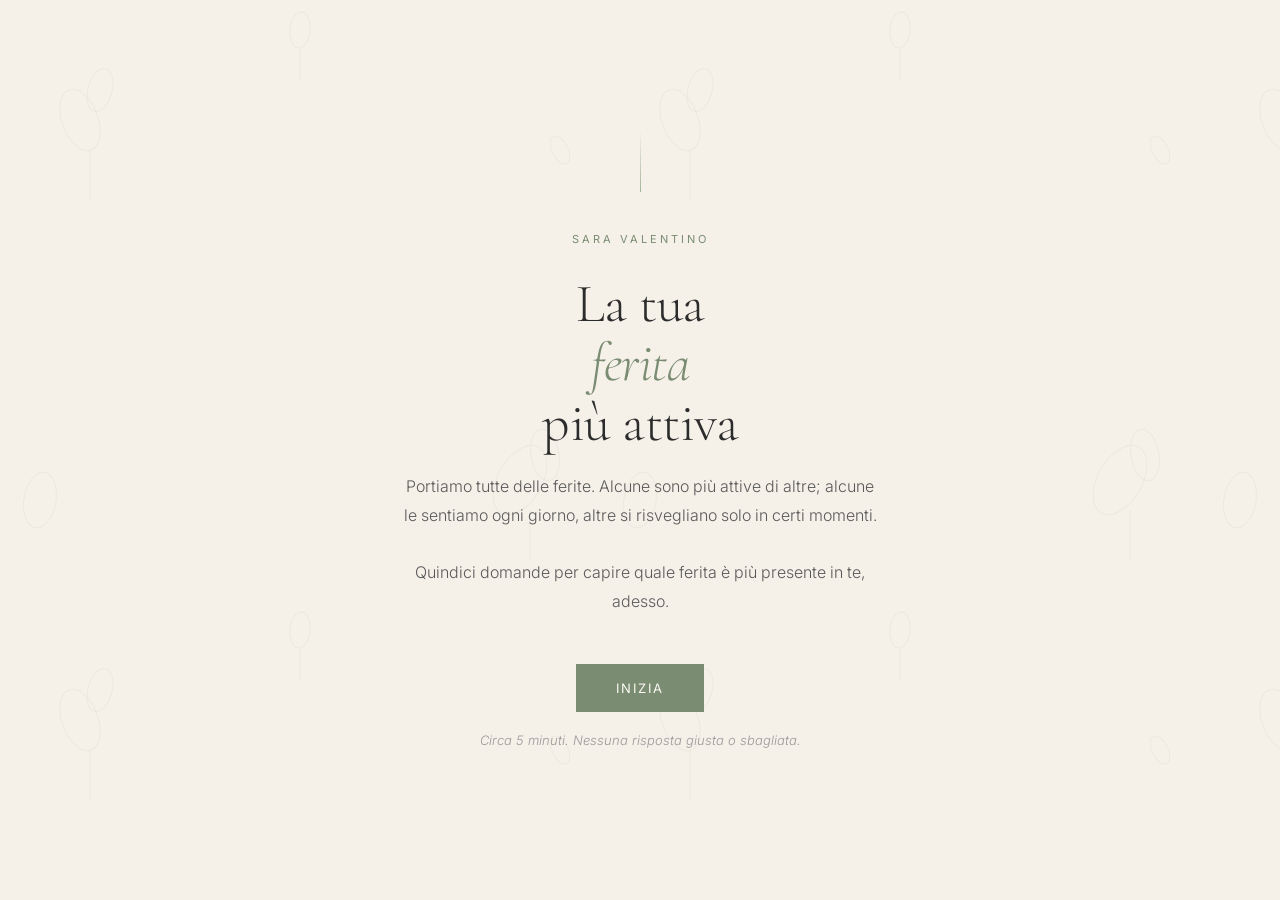
==== index.html @ 32cb95ca "Add files via upload" ====
<!DOCTYPE html>
<html lang="it">
<head>
<meta charset="UTF-8">
<meta name="viewport" content="width=device-width, initial-scale=1.0">
<title>La tua ferita più attiva | Sara Valentino</title>
<link href="https://fonts.googleapis.com/css2?family=Cormorant+Garamond:ital,wght@0,300;0,400;0,500;0,600;1,300;1,400;1,500&family=Inter:wght@300;400;500&display=swap" rel="stylesheet">
<style>
  *, *::before, *::after { box-sizing: border-box; margin: 0; padding: 0; }

  :root {
    --cream: #F5F0E8;
    --cream-dark: #EDE6D6;
    --sage: #7A8C72;
    --sage-light: #A3B49A;
    --sage-pale: #D4DDD0;
    --ink: #2C2C2C;
    --ink-soft: #5A5A5A;
    --ink-faint: #9A9A9A;
    --gold: #B8936A;
    --gold-pale: #E8D5BC;
    --white: #FDFAF4;
  }

  html { scroll-behavior: smooth; }

  body {
    background-color: var(--cream);
    color: var(--ink);
    font-family: 'Inter', sans-serif;
    font-weight: 300;
    min-height: 100vh;
    overflow-x: hidden;
  }

  body::before {
    content: '';
    position: fixed;
    top: 0; left: 0; right: 0; bottom: 0;
    background-image: url("data:image/svg+xml,%3Csvg xmlns='http://www.w3.org/2000/svg' width='600' height='600' viewBox='0 0 600 600'%3E%3Cg fill='none' stroke='%237A8C72' stroke-opacity='0.07'%3E%3Cellipse cx='80' cy='120' rx='18' ry='32' stroke-width='1' transform='rotate(-20 80 120)'/%3E%3Cellipse cx='100' cy='90' rx='12' ry='22' stroke-width='1' transform='rotate(15 100 90)'/%3E%3Cline x1='90' y1='150' x2='90' y2='200' stroke-width='1'/%3E%3Cellipse cx='520' cy='480' rx='22' ry='38' stroke-width='1' transform='rotate(30 520 480)'/%3E%3Cellipse cx='545' cy='455' rx='14' ry='26' stroke-width='1' transform='rotate(-10 545 455)'/%3E%3Cline x1='530' y1='510' x2='530' y2='560' stroke-width='1'/%3E%3Cellipse cx='300' cy='30' rx='10' ry='18' stroke-width='1' transform='rotate(5 300 30)'/%3E%3Cline x1='300' y1='48' x2='300' y2='80' stroke-width='1'/%3E%3Cellipse cx='560' cy='150' rx='8' ry='15' stroke-width='1' transform='rotate(-25 560 150)'/%3E%3Cellipse cx='40' cy='500' rx='16' ry='28' stroke-width='1' transform='rotate(10 40 500)'/%3E%3C/g%3E%3C/svg%3E");
    background-size: 600px 600px;
    pointer-events: none;
    z-index: 0;
  }

  .container {
    position: relative;
    z-index: 1;
    max-width: 680px;
    margin: 0 auto;
    padding: 0 24px;
  }

  .screen { display: none; min-height: 100vh; padding: 60px 0 80px; }
  .screen.active { display: flex; flex-direction: column; }

  #screen-intro { justify-content: center; text-align: center; }

  .intro-ornament {
    width: 1px;
    height: 60px;
    background: linear-gradient(to bottom, transparent, var(--sage-light));
    margin: 0 auto 40px;
  }

  .intro-eyebrow {
    font-family: 'Inter', sans-serif;
    font-weight: 400;
    font-size: 11px;
    letter-spacing: 3px;
    text-transform: uppercase;
    color: var(--sage);
    margin-bottom: 28px;
  }

  h1.title {
    font-family: 'Cormorant Garamond', serif;
    font-weight: 300;
    font-size: clamp(36px, 7vw, 54px);
    line-height: 1.1;
    color: var(--ink);
    margin-bottom: 20px;
    letter-spacing: -0.5px;
  }

  h1.title em { font-style: italic; color: var(--sage); }

  .intro-text {
    font-size: 16px;
    line-height: 1.8;
    color: var(--ink-soft);
    max-width: 480px;
    margin: 0 auto 48px;
  }

  .intro-note {
    font-size: 13px;
    color: var(--ink-faint);
    margin-top: 20px;
    font-style: italic;
  }

  .btn-primary {
    display: inline-block;
    background-color: var(--sage);
    color: var(--white);
    font-family: 'Inter', sans-serif;
    font-weight: 400;
    font-size: 13px;
    letter-spacing: 2px;
    text-transform: uppercase;
    padding: 16px 40px;
    border: none;
    cursor: pointer;
    transition: background 0.3s, transform 0.2s;
    text-decoration: none;
  }

  .btn-primary:hover { background-color: var(--ink); transform: translateY(-1px); }

  #screen-quiz { justify-content: flex-start; }

  .quiz-header {
    padding: 40px 0 32px;
    border-bottom: 1px solid var(--sage-pale);
    margin-bottom: 48px;
  }

  .quiz-brand {
    font-family: 'Cormorant Garamond', serif;
    font-weight: 400;
    font-size: 18px;
    color: var(--sage);
    letter-spacing: 1px;
  }

  .progress-bar-wrap {
    margin-top: 20px;
    display: flex;
    align-items: center;
    gap: 16px;
  }

  .progress-bar {
    flex: 1;
    height: 1px;
    background: var(--sage-pale);
    overflow: hidden;
  }

  .progress-fill {
    height: 100%;
    background: var(--sage);
    transition: width 0.5s ease;
    width: 0%;
  }

  .progress-label {
    font-size: 11px;
    letter-spacing: 1.5px;
    color: var(--ink-faint);
    white-space: nowrap;
    font-weight: 400;
  }

  .question-block { animation: fadeSlide 0.4s ease forwards; }

  @keyframes fadeSlide {
    from { opacity: 0; transform: translateY(16px); }
    to { opacity: 1; transform: translateY(0); }
  }

  .question-number {
    font-family: 'Cormorant Garamond', serif;
    font-size: 13px;
    color: var(--gold);
    letter-spacing: 2px;
    margin-bottom: 20px;
  }

  .question-text {
    font-family: 'Cormorant Garamond', serif;
    font-weight: 400;
    font-size: clamp(22px, 4vw, 30px);
    line-height: 1.4;
    color: var(--ink);
    margin-bottom: 36px;
  }

  .options-list {
    list-style: none;
    display: flex;
    flex-direction: column;
    gap: 12px;
  }

  .option-item {
    display: flex;
    align-items: flex-start;
    gap: 14px;
    padding: 18px 22px;
    background: var(--white);
    border: 1px solid transparent;
    cursor: pointer;
    transition: all 0.25s;
  }

  .option-item:hover { border-color: var(--sage-light); background: var(--cream-dark); }
  .option-item.selected { border-color: var(--sage); background: var(--sage-pale); }

  .option-marker {
    flex-shrink: 0;
    width: 20px;
    height: 20px;
    border: 1px solid var(--sage-light);
    border-radius: 50%;
    display: flex;
    align-items: center;
    justify-content: center;
    margin-top: 1px;
    transition: all 0.25s;
  }

  .option-item.selected .option-marker { background: var(--sage); border-color: var(--sage); }
  .option-item.selected .option-marker::after {
    content: '';
    width: 6px;
    height: 6px;
    border-radius: 50%;
    background: white;
  }

  .option-text { font-size: 15px; line-height: 1.6; color: var(--ink-soft); }
  .option-item.selected .option-text { color: var(--ink); }

  .quiz-nav {
    display: flex;
    justify-content: space-between;
    align-items: center;
    margin-top: 48px;
    padding-top: 32px;
    border-top: 1px solid var(--sage-pale);
  }

  .btn-back {
    background: none;
    border: none;
    font-family: 'Inter', sans-serif;
    font-size: 12px;
    letter-spacing: 2px;
    text-transform: uppercase;
    color: var(--ink-faint);
    cursor: pointer;
    transition: color 0.2s;
  }

  .btn-back:hover { color: var(--ink); }
  .btn-back:disabled { opacity: 0; pointer-events: none; }

  #screen-loading { justify-content: center; align-items: center; text-align: center; }

  .loading-stem {
    width: 1px;
    background: linear-gradient(to bottom, var(--sage-light), transparent);
    margin: 0 auto 32px;
    animation: grow 1.5s ease-out forwards;
    height: 0;
  }

  @keyframes grow { to { height: 80px; } }

  .loading-text {
    font-family: 'Cormorant Garamond', serif;
    font-size: 22px;
    font-style: italic;
    color: var(--ink-soft);
    animation: pulse 2s ease-in-out infinite;
  }

  @keyframes pulse {
    0%, 100% { opacity: 0.5; }
    50% { opacity: 1; }
  }

  #screen-result { justify-content: flex-start; }

  .result-header {
    padding: 48px 0 40px;
    border-bottom: 1px solid var(--sage-pale);
    margin-bottom: 48px;
    display: flex;
    align-items: flex-end;
    justify-content: space-between;
    flex-wrap: wrap;
    gap: 20px;
  }

  .result-label {
    font-size: 11px;
    letter-spacing: 3px;
    text-transform: uppercase;
    color: var(--sage);
    margin-bottom: 12px;
  }

  .result-wound-name {
    font-family: 'Cormorant Garamond', serif;
    font-weight: 300;
    font-size: clamp(34px, 7vw, 52px);
    line-height: 1.05;
    color: var(--ink);
  }

  .result-wound-sub {
    font-family: 'Cormorant Garamond', serif;
    font-style: italic;
    font-size: 20px;
    color: var(--gold);
    margin-top: 8px;
  }

  .result-intensity {
    margin-top: 16px;
    font-size: 13px;
    color: var(--ink-faint);
    font-style: italic;
  }

  .result-chart {
    display: flex;
    flex-direction: column;
    gap: 10px;
    min-width: 200px;
  }

  .chart-row {
    display: flex;
    align-items: center;
    gap: 12px;
    font-size: 11px;
    color: var(--ink-faint);
  }

  .chart-label { width: 80px; flex-shrink: 0; font-family: 'Inter', sans-serif; }

  .chart-bar-bg { flex: 1; height: 3px; background: var(--sage-pale); }

  .chart-bar-fill {
    height: 100%;
    background: var(--sage);
    transition: width 1s ease;
  }

  .chart-bar-fill.primary { background: var(--gold); }

  .result-divider {
    width: 40px;
    height: 1px;
    background: var(--gold-pale);
    margin: 0 0 36px;
  }

  .result-section { margin-bottom: 48px; }

  .result-section-title {
    font-family: 'Inter', sans-serif;
    font-size: 10px;
    letter-spacing: 3px;
    text-transform: uppercase;
    color: var(--sage);
    margin-bottom: 20px;
  }

  .result-body {
    font-family: 'Cormorant Garamond', serif;
    font-size: clamp(17px, 2.5vw, 20px);
    line-height: 1.75;
    color: var(--ink);
  }

  .result-body p { margin-bottom: 1.4em; }
  .result-body p:last-child { margin-bottom: 0; }

  .result-mantras {
    background: var(--white);
    border-left: 2px solid var(--gold-pale);
    padding: 28px 28px 28px 32px;
    margin-bottom: 48px;
  }

  .result-mantra-title {
    font-size: 10px;
    letter-spacing: 3px;
    text-transform: uppercase;
    color: var(--gold);
    margin-bottom: 20px;
    font-family: 'Inter', sans-serif;
  }

  .mantra-item {
    font-family: 'Cormorant Garamond', serif;
    font-style: italic;
    font-size: 18px;
    line-height: 1.6;
    color: var(--ink-soft);
    margin-bottom: 14px;
    position: relative;
    padding-left: 16px;
  }

  .mantra-item::before {
    content: '';
    position: absolute;
    left: 0;
    top: 12px;
    width: 4px;
    height: 4px;
    border-radius: 50%;
    background: var(--gold-pale);
  }

  .result-cta-section {
    margin-bottom: 48px;
    display: flex;
    flex-direction: column;
    gap: 20px;
  }

  .result-cta-box {
    background: linear-gradient(135deg, var(--cream-dark), var(--sage-pale));
    padding: 36px 40px;
    display: flex;
    align-items: center;
    justify-content: space-between;
    gap: 24px;
  }

  .result-cta-box.primary-cta {
    background: linear-gradient(135deg, var(--sage-pale), #c8d9c2);
  }

  .cta-box-content { flex: 1; }

  .cta-eyebrow {
    font-family: 'Inter', sans-serif;
    font-size: 10px;
    letter-spacing: 3px;
    text-transform: uppercase;
    color: var(--sage);
    margin-bottom: 10px;
  }

  .primary-cta .cta-eyebrow { color: var(--ink-soft); }

  .cta-title {
    font-family: 'Cormorant Garamond', serif;
    font-size: 22px;
    color: var(--ink);
    margin-bottom: 10px;
    line-height: 1.25;
  }

  .cta-text {
    font-size: 14px;
    line-height: 1.65;
    color: var(--ink-soft);
  }

  .cta-btn-wrap { flex-shrink: 0; }

  @media (max-width: 520px) {
    .result-cta-box {
      flex-direction: column;
      align-items: flex-start;
      padding: 28px 24px;
    }
    .cta-btn-wrap { width: 100%; }
    .cta-btn-wrap .btn-primary,
    .cta-btn-wrap .btn-secondary-link { display: block; text-align: center; }
  }

  .btn-secondary-link {
    display: inline-block;
    background: transparent;
    color: var(--ink-soft);
    font-family: 'Inter', sans-serif;
    font-weight: 400;
    font-size: 12px;
    letter-spacing: 2px;
    text-transform: uppercase;
    padding: 14px 28px;
    border: 1px solid var(--sage-light);
    text-decoration: none;
    transition: all 0.3s;
    white-space: nowrap;
  }

  .btn-secondary-link:hover {
    border-color: var(--sage);
    background: var(--cream-dark);
  }

  .result-footer {
    text-align: center;
    padding-top: 32px;
    border-top: 1px solid var(--sage-pale);
    margin-bottom: 40px;
  }

  .result-footer-brand {
    font-family: 'Cormorant Garamond', serif;
    font-size: 16px;
    color: var(--ink-faint);
    letter-spacing: 1px;
  }

  .btn-restart {
    background: none;
    border: none;
    font-size: 11px;
    letter-spacing: 2px;
    text-transform: uppercase;
    color: var(--ink-faint);
    cursor: pointer;
    font-family: 'Inter', sans-serif;
    margin-top: 16px;
    display: block;
    margin-left: auto;
    margin-right: auto;
    transition: color 0.2s;
  }

  .btn-restart:hover { color: var(--sage); }

  @media (max-width: 480px) {
    .screen { padding: 40px 0 60px; }
    .result-header { flex-direction: column; align-items: flex-start; }
    .result-chart { width: 100%; }
    .result-cta-box { padding: 28px 24px; }
  }

  @media (prefers-reduced-motion: reduce) {
    * { animation: none !important; transition: none !important; }
  }
</style>
</head>
<body>

<div id="screen-intro" class="screen active">
  <div class="container">
    <div class="intro-ornament"></div>
    <p class="intro-eyebrow">Sara Valentino</p>
    <h1 class="title">La tua<br><em>ferita</em><br>più attiva</h1>
    <p class="intro-text">
      Portiamo tutte delle ferite. Alcune sono più attive di altre; alcune le sentiamo ogni giorno, altre si risvegliano solo in certi momenti.<br><br>
      Quindici domande per capire quale ferita è più presente in te, adesso.
    </p>
    <button class="btn-primary" onclick="startQuiz()">Inizia</button>
    <p class="intro-note">Circa 5 minuti. Nessuna risposta giusta o sbagliata.</p>
  </div>
</div>

<div id="screen-quiz" class="screen">
  <div class="container">
    <div class="quiz-header">
      <div class="quiz-brand">Sara Valentino</div>
      <div class="progress-bar-wrap">
        <div class="progress-bar"><div class="progress-fill" id="progress-fill"></div></div>
        <span class="progress-label" id="progress-label">1 / 15</span>
      </div>
    </div>
    <div id="question-area"></div>
    <div class="quiz-nav">
      <button class="btn-back" id="btn-back" onclick="prevQuestion()" disabled>Indietro</button>
      <button class="btn-primary" id="btn-next" onclick="nextQuestion()" style="display:none">Continua</button>
    </div>
  </div>
</div>

<div id="screen-loading" class="screen">
  <div class="container">
    <div class="loading-stem"></div>
    <p class="loading-text">Sto leggendo quello che hai condiviso…</p>
  </div>
</div>

<div id="screen-result" class="screen">
  <div class="container" id="result-container"></div>
</div>

<script>
// Config Supabase (progetto gildaossani's Project) — usati solo per salvare
// silenziosamente il risultato quando l'email arriva come parametro nel link
// (es. da un flow ManyChat). Nessuna interazione visibile per chi risponde.
const SUPABASE_URL = "https://qnhnsjqzheyiacfmmmbe.supabase.co";
const SUPABASE_ANON_KEY = "eyJhbGciOiJIUzI1NiIsInR5cCI6IkpXVCJ9.eyJpc3MiOiJzdXBhYmFzZSIsInJlZiI6InFuaG5zanF6aGV5aWFjZm1tbWJlIiwicm9sZSI6ImFub24iLCJpYXQiOjE3NzkzODEyMjMsImV4cCI6MjA5NDk1NzIyM30.Y0XwmMed7pRlBPmMpCpmgfdppTEUI0-FIKXOWbaRuYk";
const SUBMIT_ENDPOINT = `${SUPABASE_URL}/functions/v1/sara-bussola-submit`;

const WOUNDS = {
  abbandono: {
    name: "Abbandono",
    subtitle: "Mi lasciano sempre",
    descriptions: {
      alta: `<p>La ferita dell'abbandono emerge con chiarezza nel modo in cui ti relazioni. Non nasce necessariamente da chi se n'è andato; spesso nasce da chi è rimasto, ma non era davvero presente. Da chi c'era fisicamente, ma emotivamente altrove. E tu hai imparato presto a non fare troppo affidamento, a reggere da sola quello che avrebbe potuto essere condiviso.</p>
<p>Questa ferita si riconosce nel bisogno di conferme che non si placa mai del tutto, nella paura di essere lasciate che arriva prima ancora che qualcuno mostri segni di farlo, nella difficoltà a stare nella solitudine senza interpretarla come abbandono.</p>
<p>Non è debolezza. È una strategia di sopravvivenza che hai costruito quando non avevi altri strumenti. Il primo passo non è smettere di sentirla; è riconoscere quando ti sta guidando.</p>`,
      media: `<p>La ferita dell'abbandono è presente, ma non domina ogni aspetto della tua vita. Si attiva in certi contesti — nelle relazioni più intime, nei momenti di incertezza, quando senti che qualcuno potrebbe allontanarsi. Fuori da quei momenti, riesci a stare abbastanza in equilibrio.</p>
<p>Questo non significa che non valga la pena guardarla. Anzi: le ferite di intensità media sono spesso quelle su cui si lavora meglio, perché hai già una certa distanza da esse senza essertene del tutto disconnessa.</p>`,
      bassa: `<p>La ferita dell'abbandono è sullo sfondo. Non è quella che muove le tue scelte con più forza, anche se — come in tutte — c'è una traccia. Potresti riconoscerla più nelle persone intorno a te che in te stessa, oppure si manifesta solo in circostanze molto specifiche.</p>`
    },
    mantras: [
      "Resto con me anche quando gli altri si allontanano.",
      "Non ogni distanza è abbandono.",
      "Ho imparato a reggere sola. Ora posso imparare a ricevere."
    ]
  },
  rifiuto: {
    name: "Rifiuto",
    subtitle: "Non sono abbastanza",
    descriptions: {
      alta: `<p>La ferita del rifiuto è silenziosa e precisa. Non chiede spazio, non si lamenta; lavora nell'ombra, convincendoti che ci sia qualcosa in te che non va, qualcosa che gli altri vedono e che li porta a non sceglierti davvero.</p>
<p>Si manifesta nel perfezionismo che non si placa mai, nel ritiro preventivo per non rischiare di essere rifiutata per prima, nella difficoltà a ricevere complimenti senza smontarli. È la voce che dice "non sono abbastanza" anche quando tutte le prove dicono il contrario.</p>
<p>Guarire non significa diventare impermeabili al giudizio. Significa smettere di fare del giudizio degli altri la prova definitiva del tuo valore.</p>`,
      media: `<p>La ferita del rifiuto è presente, ma non ti accompagna in ogni momento. La senti soprattutto in certi contesti — quando ti esponi, quando hai bisogno di essere vista, quando qualcosa di importante dipende dalla risposta di qualcun altro. Negli altri momenti riesci a sentirti abbastanza al sicuro.</p>
<p>Riconoscerla è già un passo importante. La ferita del rifiuto è tra quelle che più facilmente si nasconde dietro la normalità, dietro la sensazione che sia "solo timidezza" o "poco autostima".</p>`,
      bassa: `<p>La ferita del rifiuto non è quella più attiva in te. Riesci a esporti senza un'angoscia eccessiva, e il giudizio degli altri non è il parametro principale con cui misuri il tuo valore. Questo non significa che non ci sia; significa che non domina il tuo modo di muoverti nel mondo.</p>`
    },
    mantras: [
      "Non ho bisogno di essere perfetta per meritare di essere vista.",
      "Il rifiuto degli altri non è la prova di quello che sono.",
      "Posso sbagliare senza diventare un errore."
    ]
  },
  umiliazione: {
    name: "Umiliazione",
    subtitle: "Mi sono sempre sentita troppo",
    descriptions: {
      alta: `<p>Chi porta la ferita dell'umiliazione conosce bene la sensazione di occupare troppo spazio, fare troppo rumore, sentire troppo. È una ferita che nasce da chi ti ha trasmesso, in modo diretto o sottile, che i tuoi bisogni fossero eccessivi, che le tue emozioni fossero un peso.</p>
<p>E così hai imparato a rimpicciolirti. A minimizzare. A prenderti cura degli altri prima ancora che qualcuno lo chiedesse, perché in quel modo almeno eri utile, e l'utilità sembrava una forma di permesso per esistere.</p>
<p>Questo ciclo ha un nome. E riconoscerlo non significa accusare chi te l'ha trasmesso; significa iniziare a smettere di tramandarlo a te stessa.</p>`,
      media: `<p>La ferita dell'umiliazione è presente in alcune aree della tua vita più che in altre. Potresti riconoscerla nella difficoltà a dire di no senza sentirti in colpa, o nel mettere i bisogni degli altri prima dei tuoi quasi automaticamente, anche quando non ce n'è motivo.</p>
<p>Non è costante, ma quando si attiva sai riconoscerla — quella sensazione di occupare troppo spazio, di esagerare, di essere "pesante".</p>`,
      bassa: `<p>La ferita dell'umiliazione non è quella che guida più spesso le tue scelte. Riesci a esprimerti, a occupare spazio, a fare richieste senza un'angoscia sproporzionata. Può esserci in alcune relazioni o contesti specifici, ma non è la tua ferita dominante in questo momento.</p>`
    },
    mantras: [
      "I miei bisogni non sono eccessivi. Sono miei.",
      "Prendermi cura di me non è egoismo.",
      "Posso occupare spazio senza dover giustificare la mia presenza."
    ]
  },
  tradimento: {
    name: "Tradimento",
    subtitle: "Non mi fido di nessuno",
    descriptions: {
      alta: `<p>La ferita del tradimento non nasce solo dai tradimenti evidenti; nasce dalle promesse non mantenute, dalle aspettative deluse, da chi avrebbe dovuto essere affidabile e non lo è stato. E da quel momento in poi qualcosa in te ha deciso: meglio fare da sola. Meglio non dipendere. Meglio controllare quello che si può controllare.</p>
<p>Si riconosce nel bisogno di tenere le redini, nella difficoltà a delegare o a fidarsi che gli altri mantengano le loro parole, nella stanchezza cronica di dover sempre sopperire a chi delude le aspettative.</p>
<p>Imparare di nuovo a fidarsi non è ingenuo. È un atto di coraggio lento, che comincia dal fidarsi di sé stessa.</p>`,
      media: `<p>La ferita del tradimento si attiva in modo selettivo. Non sei diffidente con tutti, ma in alcune relazioni — o in certi tipi di situazioni — quella voce che dice "aspetta, stai attenta" si fa sentire più del necessario.</p>
<p>Riesci a fidarti, ma con una riserva interna che a volte pesa più di quanto vorresti. E quando qualcuno ti delude, anche in modo piccolo, l'impatto è spesso maggiore di quello che ti aspetteresti.</p>`,
      bassa: `<p>La ferita del tradimento non è quella più presente in te. Riesci a fidarti, a delegare, a dipendere dagli altri senza una vigilanza costante. Puoi riconoscere qualche traccia in situazioni specifiche, ma non è la ferita che più spesso orienta il tuo comportamento.</p>`
    },
    mantras: [
      "Posso fidarmi della mia percezione.",
      "Non ogni delusione è un tradimento.",
      "Non devo fare tutto da sola per essere al sicuro."
    ]
  },
  ingiustizia: {
    name: "Ingiustizia",
    subtitle: "Non ho diritto di sbagliare.",
    descriptions: {
      alta: `<p>La ferita dell'ingiustizia si costruisce nel confronto con un genitore rigido, esigente, spesso lontano nell'espressione degli affetti anche quando presente nei fatti. Hai imparato presto che il valore si guadagna con la prestazione, e che sbagliare significava perdere terreno che avresti dovuto riconquistare in fretta.</p>
<p>Questa ferita si riconosce nel perfezionismo che non concede pause, nella difficoltà a mostrarti vulnerabile perché la vulnerabilità sembra debolezza, nel bisogno di avere sempre ragione perché avere torto è intollerabile. Hai imparato a controllare quello che potevi controllare, a costo di irrigidirti anche nei momenti che avrebbero richiesto morbidezza.</p>
<p>Guarire questa ferita non significa smettere di avere standard alti. Significa smettere di misurare il tuo valore su quanto sei stata efficiente e ricordarti che avevi diritto a essere accolta anche da bambina, senza doverlo dimostrare.</p>`,
      media: `<p>La ferita dell'ingiustizia si attiva soprattutto sotto pressione, quando le aspettative si alzano o quando senti che il tuo lavoro non viene riconosciuto quanto merita. Nella quotidianità riesci a lasciarti andare abbastanza, ma in certi contesti il bisogno di controllo e di correttezza torna a farsi sentire con forza.</p>
<p>Riconoscerla in questa forma è utile: non ti governa sempre, ma quando emerge porta con sé rigidità e freddezza che non ti appartengono del tutto.</p>`,
      bassa: `<p>La ferita dell'ingiustizia non è quella che guida più spesso le tue scelte. Riesci a tollerare l'imperfezione, la tua e quella degli altri, senza un bisogno costante di controllo. Può affiorare in situazioni molto specifiche, legate a standard o aspettative, ma non è la ferita che più ti definisce in questo momento.</p>`
    },
    mantras: [
      "Il mio valore non si misura in prestazioni.",
      "Posso avere torto senza smettere di valere.",
      "Anche da ferma, senza controllare tutto, resto al sicuro."
    ]
  }
};

// Ogni domanda ha 6 opzioni: 5 ferite + 1 risposta neutra (wound: null)
// La risposta neutra non aggiunge punti a nessuna ferita
const QUESTIONS = [
  {
    text: "Quando qualcuno non risponde ai tuoi messaggi per ore, cosa senti più spesso?",
    options: [
      { text: "Niente di particolare; do per scontato che sia impegnato e aspetto.", wound: null },
      { text: "Una preoccupazione sottile, il timore che qualcosa si sia rotto senza che tu sappia perché.", wound: "abbandono" },
      { text: "Un fastidio silenzioso, la sensazione di non valere abbastanza la loro attenzione.", wound: "rifiuto" },
      { text: "Una lieve irritazione, ma la metto da parte; non voglio sembrare pesante.", wound: "umiliazione" },
      { text: "Ci faccio caso, ma aspetto; se non risponde, avrà le sue ragioni, anche se non le condivido.", wound: "tradimento" },
      { text: "Un disappunto netto; sento che non è corretto verso di me.", wound: "ingiustizia" }
    ]
  },
  {
    text: "Quando qualcuno che ami si allontana emotivamente, qual è il tuo primo impulso?",
    options: [
      { text: "Cercare contatto, fare qualcosa per riavvicinarvi, riempire il vuoto.", wound: "abbandono" },
      { text: "Chiederti cosa hai fatto di sbagliato e tornare mentalmente su ogni parola.", wound: "rifiuto" },
      { text: "Ridurre i tuoi bisogni, renderti più utile, occupare meno spazio.", wound: "umiliazione" },
      { text: "Aspettare, osservare, non mostrare quanto ti riguarda.", wound: "tradimento" },
      { text: "Analizzare i fatti con lucidità, senza lasciare che l'emozione prenda il sopravvento.", wound: "ingiustizia" },
      { text: "Dargli spazio, capire che ha i suoi momenti, e non drammatizzare.", wound: null }
    ]
  },
  {
    text: "In quale di queste frasi ti riconosci di più?",
    options: [
      { text: "Ho spesso paura che le persone che amo, prima o poi, se ne vadano.", wound: "abbandono" },
      { text: "A volte mi sento fondamentalmente diversa, come se ci fosse qualcosa in me che non va.", wound: "rifiuto" },
      { text: "Faccio fatica a chiedere qualcosa per me; mi sembra di disturbare.", wound: "umiliazione" },
      { text: "Mi fido con difficoltà, anche quando le persone non mi hanno ancora delusa.", wound: "tradimento" },
      { text: "Ho standard molto alti con me stessa, e faccio fatica a perdonarmi un errore.", wound: "ingiustizia" },
      { text: "Non mi riconosco particolarmente in nessuna di queste.", wound: null }
    ]
  },
  {
    text: "Ricevere un complimento sincero ti fa sentire…",
    options: [
      { text: "Piacere semplice; lo accolgo senza troppa analisi.", wound: null },
      { text: "Un calore breve, ma poi un timore: durerà? Cambierà qualcosa?", wound: "abbandono" },
      { text: "Un disagio sottile, come se non lo meritassi davvero.", wound: "rifiuto" },
      { text: "Quasi imbarazzo; non sei abituata a essere vista in modo positivo senza dover fare qualcosa.", wound: "umiliazione" },
      { text: "Piacere, ma con una riserva: chissà cosa vogliono in cambio.", wound: "tradimento" },
      { text: "Soddisfazione breve, subito seguita dal pensiero di cosa avresti potuto fare meglio.", wound: "ingiustizia" }
    ]
  },
  {
    text: "Come descrivresti il tuo rapporto con la solitudine?",
    options: [
      { text: "La vivo bene; è uno spazio che mi appartiene e che so abitare.", wound: null },
      { text: "È difficile da reggere; tende a diventare rapidamente qualcosa di più pesante.", wound: "abbandono" },
      { text: "In solitudine mi sento più al sicuro, ma a volte mi chiedo se sia perché mi piace o perché evito il giudizio.", wound: "rifiuto" },
      { text: "In solitudine finalmente posso smettere di essere utile; è un sollievo, ma anche una sconfitta.", wound: "umiliazione" },
      { text: "Preferisco la solitudine all'incertezza delle relazioni; almeno so cosa aspettarmi da me stessa.", wound: "tradimento" },
      { text: "In solitudine nessuno può giudicare se hai fatto abbastanza; è un sollievo dal controllo costante.", wound: "ingiustizia" }
    ]
  },
  {
    text: "Quando dici di sì a qualcosa che avresti voluto rifiutare, cosa ti muove?",
    options: [
      { text: "Di solito riesco a dire di no quando voglio; non è un problema ricorrente per me.", wound: null },
      { text: "La paura che un no possa allontanare le persone dalla mia vita.", wound: "abbandono" },
      { text: "Il timore di essere vista come difficile o egoista.", wound: "rifiuto" },
      { text: "Un automatismo antico; i miei bisogni vengono automaticamente dopo quelli degli altri.", wound: "umiliazione" },
      { text: "Il calcolo che sia più semplice accontentare che spiegare e discutere.", wound: "tradimento" },
      { text: "Il bisogno di essere ineccepibile: dire no senza una ragione perfetta sembra ingiusto verso l'altro.", wound: "ingiustizia" }
    ]
  },
  {
    text: "Nella tua vita, ti è capitato spesso di…",
    options: [
      { text: "Essere quella che dà di più nelle relazioni, con la speranza silenziosa che questo basti a farle durare.", wound: "abbandono" },
      { text: "Stare in disparte per non rischiare di essere rifiutata, piuttosto che esporti.", wound: "rifiuto" },
      { text: "Prenderti cura degli altri trascurando i tuoi bisogni, quasi automaticamente.", wound: "umiliazione" },
      { text: "Fare da sola, perché chiedere aiuto significa dipendere da chi potrebbe deluderti.", wound: "tradimento" },
      { text: "Darti standard altissimi e vivere ogni imperfezione come una sconfitta personale.", wound: "ingiustizia" },
      { text: "No, non mi riconosco in questi schemi in modo ricorrente.", wound: null }
    ]
  },
  {
    text: "Quando senti una voce critica dentro di te, di solito dice…",
    options: [
      { text: "Non ho una voce critica particolarmente insistente; riesco a relativizzare abbastanza.", wound: null },
      { text: "\"E se se ne andassero?\" \"E se non tornassero?\"", wound: "abbandono" },
      { text: "\"Non sei abbastanza.\" \"Non capisco perché ti vogliano bene.\"", wound: "rifiuto" },
      { text: "\"Non esagerare.\" \"Non essere pesante.\" \"Gli altri hanno bisogni più urgenti dei tuoi.\"", wound: "umiliazione" },
      { text: "\"Non fidarti.\" \"Meglio non dipendere.\" \"Vedrai che ti deluderà.\"", wound: "tradimento" },
      { text: "\"Potevi fare meglio.\" \"Non è ancora abbastanza preciso.\"", wound: "ingiustizia" }
    ]
  },
  {
    text: "Come reagisci quando qualcuno non mantiene una promessa?",
    options: [
      { text: "Dipende dalla promessa e dalla persona. Di solito riesco a capire e andare avanti.", wound: null },
      { text: "Mi ferisce più di quanto mi aspettassi, anche se la promessa era piccola.", wound: "abbandono" },
      { text: "Mi chiedo se abbia sopravvalutato il rapporto, se sono stata ingenua.", wound: "rifiuto" },
      { text: "Minimizzo, dico che non importa, ma dentro qualcosa si chiude.", wound: "umiliazione" },
      { text: "Lo registro. Non sempre lo dico, ma non lo dimentico.", wound: "tradimento" },
      { text: "Lo trovo ingiusto, e faccio fatica a lasciarlo andare anche quando decido di non parlarne.", wound: "ingiustizia" }
    ]
  },
  {
    text: "In amore, quale di questi schemi ti appartiene di più?",
    options: [
      { text: "Riesco a vivere le relazioni con abbastanza fiducia, senza schemi ricorrenti che mi pesano.", wound: null },
      { text: "Tendo a legarmi molto e presto, e poi ho paura che l'intensità spaventi l'altro.", wound: "abbandono" },
      { text: "Faccio fatica a credere che qualcuno mi possa amare davvero, a lungo, così come sono.", wound: "rifiuto" },
      { text: "Metto i bisogni del partner davanti ai miei, spesso senza accorgermene.", wound: "umiliazione" },
      { text: "Tengo una parte di me in riserva; non mi apro completamente, per precauzione.", wound: "tradimento" },
      { text: "Hai bisogno che tutto sia corretto ed equilibrato, e fai fatica a lasciar correre le piccole ingiustizie.", wound: "ingiustizia" }
    ]
  },
  {
    text: "Quando finisce una relazione importante, la prima cosa che pensi è…",
    options: [
      { text: "\"È andata così. Mi dispiace, ma capisco che non tutte le relazioni durano.\"", wound: null },
      { text: "\"Sapevo che sarebbe finita così.\" E dentro c'è anche un po' di sollievo per l'attesa finita.", wound: "abbandono" },
      { text: "\"Cosa ho fatto di sbagliato?\" Torni su tutto, cerchi il punto esatto in cui hai fallito.", wound: "rifiuto" },
      { text: "\"Ho dato tutto, e non è bastato.\" Senti la colpa di non essere stata sufficiente.", wound: "umiliazione" },
      { text: "\"Avevo ragione a non fidarmi.\" Quella voce che ti avvertiva aveva ragione.", wound: "tradimento" },
      { text: "\"Ho dato quello che era giusto dare.\" Rivedi i conti, cerchi dove l'equilibrio si è rotto.", wound: "ingiustizia" }
    ]
  },
  {
    text: "Qual è la tua risposta istintiva quando qualcuno ti critica?",
    options: [
      { text: "Valuto la critica; se è giusta la accolgo, se non lo è la lascio andare senza troppo peso.", wound: null },
      { text: "Ho paura che la critica segni l'inizio di un allontanamento.", wound: "abbandono" },
      { text: "La prendo come una conferma di quello che temevo già di essere.", wound: "rifiuto" },
      { text: "Mi scuso rapidamente, cerco di aggiustare, mi assicuro che l'altro non sia arrabbiato.", wound: "umiliazione" },
      { text: "Valuto se la critica è giusta o è un tentativo di manipolarmi.", wound: "tradimento" },
      { text: "Verifico se la critica è fondata con precisione quasi clinica, prima di lasciarla entrare.", wound: "ingiustizia" }
    ]
  },
  {
    text: "Nel tuo corpo, dove senti la tensione più spesso?",
    options: [
      { text: "Non ho una zona di tensione ricorrente; il mio corpo è abbastanza rilassato nella quotidianità.", wound: null },
      { text: "Nel petto, nella gola; una stretta che arriva quando sento che qualcosa potrebbe cambiare.", wound: "abbandono" },
      { text: "Nello stomaco; una sensazione di vuoto o di pesantezza prima di esporti o di essere giudicata.", wound: "rifiuto" },
      { text: "Nelle spalle, nella schiena; il peso di tenere tutto in piedi senza mai chiedere aiuto.", wound: "umiliazione" },
      { text: "Nella mascella, nel collo; tensione da controllo, da vigilanza costante.", wound: "tradimento" },
      { text: "Nella mandibola, nelle mani; una rigidità che arriva quando senti che qualcosa non è giusto.", wound: "ingiustizia" }
    ]
  },
  {
    text: "C'è una frase che hai sentito spesso da bambina — o che avresti voluto sentire?",
    options: [
      { text: "Ho ricevuto quello di cui avevo bisogno; non sento una mancanza specifica in questo senso.", wound: null },
      { text: "\"Resto. Non vado da nessuna parte.\"", wound: "abbandono" },
      { text: "\"Sei già abbastanza, così come sei.\"", wound: "rifiuto" },
      { text: "\"I tuoi bisogni sono importanti quanto quelli degli altri.\"", wound: "umiliazione" },
      { text: "\"Puoi fidarti. Sarò qui.\"", wound: "tradimento" },
      { text: "\"Vali anche quando sbagli.\"", wound: "ingiustizia" }
    ]
  },
  {
    text: "Quando pensi alla tua bambina interiore, cosa senti?",
    options: [
      { text: "Una tenerezza tranquilla; è una parte di me con cui ho un rapporto abbastanza sereno.", wound: null },
      { text: "Una tenerezza mista a dolore; era una bambina che aspettava sempre qualcuno che non arrivava.", wound: "abbandono" },
      { text: "Una compassione triste; aveva così tanta paura di non piacere, di non bastare.", wound: "rifiuto" },
      { text: "Un senso di colpa; l'ho messa in secondo piano per così tanto tempo.", wound: "umiliazione" },
      { text: "Una protezione istintiva; ha imparato presto che non poteva fidarsi facilmente.", wound: "tradimento" },
      { text: "Una tenerezza severa; ha imparato troppo presto che l'amore si guadagna con i risultati.", wound: "ingiustizia" }
    ]
  }
];

// ── STATO ──
let currentQ = 0;
let answers = [];

function showScreen(id) {
  document.querySelectorAll('.screen').forEach(s => s.classList.remove('active'));
  document.getElementById(id).classList.add('active');
  window.scrollTo(0, 0);
}

function startQuiz() {
  currentQ = 0;
  answers = [];
  renderQuestion();
  showScreen('screen-quiz');
}

function shuffle(arr) {
  const a = [...arr];
  for (let i = a.length - 1; i > 0; i--) {
    const j = Math.floor(Math.random() * (i + 1));
    [a[i], a[j]] = [a[j], a[i]];
  }
  return a;
}

// Shuffle le opzioni una volta sola per domanda, memorizzando l'ordine
const shuffledOptions = QUESTIONS.map(q => shuffle(q.options));

function renderQuestion() {
  const q = QUESTIONS[currentQ];
  const opts = shuffledOptions[currentQ];
  const total = QUESTIONS.length;

  document.getElementById('progress-fill').style.width = `${(currentQ / total) * 100}%`;
  document.getElementById('progress-label').textContent = `${currentQ + 1} / ${total}`;

  const selectedWound = answers[currentQ] !== undefined ? answers[currentQ] : 'NONE';

  const html = `
    <div class="question-block">
      <div class="question-number">Domanda ${currentQ + 1}</div>
      <div class="question-text">${q.text}</div>
      <ul class="options-list">
        ${opts.map((opt, i) => {
          const woundVal = opt.wound === null ? '__neutral__' : opt.wound;
          const isSelected = answers[currentQ] !== undefined && answers[currentQ] === woundVal;
          return `
          <li class="option-item ${isSelected ? 'selected' : ''}"
              onclick="selectOption('${woundVal}', this)">
            <div class="option-marker"></div>
            <span class="option-text">${opt.text}</span>
          </li>`;
        }).join('')}
      </ul>
    </div>
  `;

  document.getElementById('question-area').innerHTML = html;

  document.getElementById('btn-back').disabled = (currentQ === 0);
  const nextBtn = document.getElementById('btn-next');
  nextBtn.style.display = answers[currentQ] !== undefined ? 'inline-block' : 'none';
  nextBtn.textContent = (currentQ === total - 1) ? 'Guarda il risultato' : 'Continua';
}

function selectOption(woundVal, el) {
  document.querySelectorAll('.option-item').forEach(item => item.classList.remove('selected'));
  el.classList.add('selected');
  answers[currentQ] = woundVal;
  document.getElementById('btn-next').style.display = 'inline-block';
}

function nextQuestion() {
  if (answers[currentQ] === undefined) return;
  if (currentQ < QUESTIONS.length - 1) {
    currentQ++;
    renderQuestion();
    window.scrollTo(0, 0);
  } else {
    showResult();
  }
}

function prevQuestion() {
  if (currentQ > 0) {
    currentQ--;
    renderQuestion();
    window.scrollTo(0, 0);
  }
}

// Salva silenziosamente il risultato su Supabase se l'email è arrivata
// come parametro nel link (?email=...), tipicamente da un flow ManyChat.
// Nessun blocco né feedback visibile: se fallisce, l'esperienza prosegue lo stesso.
function submitResultSilently(primaryKey, intensity) {
  const params = new URLSearchParams(window.location.search);
  const email = params.get('email');
  if (!email) return;

  const answersPayload = {};
  answers.forEach((wound, i) => {
    answersPayload[`q${String(i + 1).padStart(2, '0')}`] = wound;
  });

  fetch(SUBMIT_ENDPOINT, {
    method: 'POST',
    headers: {
      'Content-Type': 'application/json',
      'apikey': SUPABASE_ANON_KEY,
      'Authorization': `Bearer ${SUPABASE_ANON_KEY}`
    },
    body: JSON.stringify({
      email,
      answers: answersPayload,
      primaryWound: primaryKey,
      intensity
    })
  }).catch(() => { /* silenzioso: non deve mai bloccare l'esperienza */ });
}

function showResult() {
  showScreen('screen-loading');
  setTimeout(() => {
    const scores = { abbandono: 0, rifiuto: 0, umiliazione: 0, tradimento: 0, ingiustizia: 0 };
    answers.forEach(w => {
      if (w && w !== '__neutral__' && scores[w] !== undefined) scores[w]++;
    });

    const sorted = Object.entries(scores).sort((a, b) => b[1] - a[1]);
    const primaryKey = sorted[0][0];
    const primaryScore = sorted[0][1];
    const total = QUESTIONS.length;
    const pct = primaryScore / total;

    // Intensità della ferita principale
    let intensity, intensityLabel;
    if (pct >= 0.4) {
      intensity = 'alta';
      intensityLabel = 'Molto presente';
    } else if (pct >= 0.2) {
      intensity = 'media';
      intensityLabel = 'Moderatamente presente';
    } else {
      intensity = 'bassa';
      intensityLabel = 'Presente in modo lieve';
    }

    const primary = WOUNDS[primaryKey];

    submitResultSilently(primaryKey, intensity);

    const chartRows = sorted.map(([key, count], i) => {
      const barPct = total > 0 ? Math.round((count / total) * 100) : 0;
      return `
        <div class="chart-row">
          <span class="chart-label">${WOUNDS[key].name}</span>
          <div class="chart-bar-bg">
            <div class="chart-bar-fill ${i === 0 ? 'primary' : ''}"
                 style="width:0%" data-pct="${barPct}"></div>
          </div>
        </div>`;
    }).join('');

    const html = `
      <div class="result-header">
        <div>
          <div class="result-label">La tua ferita più attiva</div>
          <div class="result-wound-name">${primary.name}</div>
          <div class="result-wound-sub">${primary.subtitle}</div>
          <div class="result-intensity">${intensityLabel}</div>
        </div>
        <div class="result-chart">${chartRows}</div>
      </div>

      <div class="result-divider"></div>

      <div class="result-section">
        <div class="result-section-title">Quello che questa ferita dice di te</div>
        <div class="result-body">${primary.descriptions[intensity]}</div>
      </div>

      <div class="result-mantras">
        <div class="result-mantra-title">Tre frasi per iniziare</div>
        ${primary.mantras.map(m => `<div class="mantra-item">${m}</div>`).join('')}
      </div>

      <div class="result-cta-box primary-cta">
        <div class="cta-box-content">
          <div class="cta-eyebrow">Il corso</div>
          <div class="cta-title">Oltre le ferite</div>
          <p class="cta-text">Lavoriamo sulle cinque ferite insieme, su come si intrecciano e su come iniziare a cambiare gli schemi che continuano a ripetersi.</p>
        </div>
        <div class="cta-btn-wrap">
          <a href="https://c9a1fb60.sibforms.com/serve/[base64]" target="_blank" class="btn-primary" style="text-decoration:none">Entra in lista d'attesa</a>
        </div>
      </div>
      <div class="result-cta-box" style="margin-top:16px;">
        <div class="cta-box-content">
          <div class="cta-eyebrow">Il libro</div>
          <div class="cta-title">La tua bambina interiore</div>
          <p class="cta-text">Un percorso pratico per guarire le ferite dell'infanzia e tornare a te stessa.</p>
        </div>
        <div class="cta-btn-wrap">
          <a href="https://www.amazon.it/dp/B0H1W9TXWK" target="_blank" class="btn-secondary-link" style="text-decoration:none">Scopri su Amazon</a>
        </div>
      </div>

      <div class="result-footer">
        <div class="result-footer-brand">Sara Valentino</div>
        <button class="btn-restart" onclick="restart()">Ricomincia dall'inizio</button>
      </div>
    `;

    document.getElementById('result-container').innerHTML = html;
    showScreen('screen-result');

    setTimeout(() => {
      document.querySelectorAll('.chart-bar-fill').forEach(bar => {
        bar.style.width = bar.dataset.pct + '%';
      });
    }, 100);
  }, 2000);
}

function restart() { startQuiz(); }
</script>
</body>
</html>
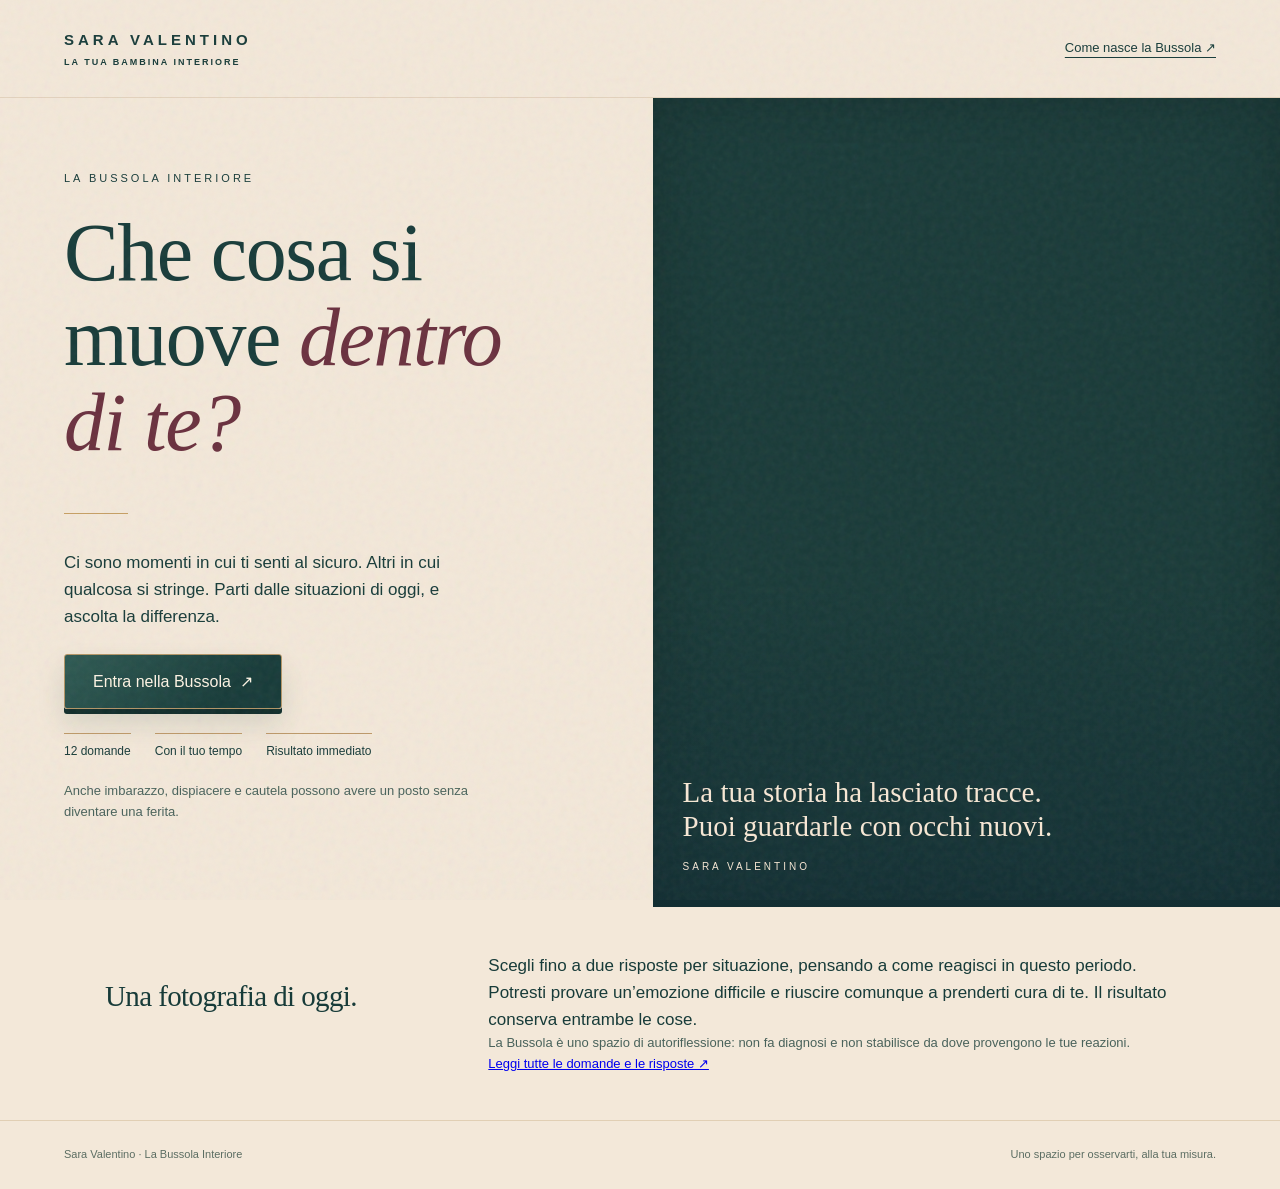
==== commit 87902593: "Bussola nuova con modulo email prima del risultato" ====
--- a/index.html
+++ b/index.html
@@ -1,1085 +1,5 @@
-<!DOCTYPE html>
-<html lang="it">
-<head>
-<meta charset="UTF-8">
-<meta name="viewport" content="width=device-width, initial-scale=1.0">
-<title>La tua ferita più attiva | Sara Valentino</title>
-<link href="https://fonts.googleapis.com/css2?family=Cormorant+Garamond:ital,wght@0,300;0,400;0,500;0,600;1,300;1,400;1,500&family=Inter:wght@300;400;500&display=swap" rel="stylesheet">
-<style>
-  *, *::before, *::after { box-sizing: border-box; margin: 0; padding: 0; }
-
-  :root {
-    --cream: #F5F0E8;
-    --cream-dark: #EDE6D6;
-    --sage: #7A8C72;
-    --sage-light: #A3B49A;
-    --sage-pale: #D4DDD0;
-    --ink: #2C2C2C;
-    --ink-soft: #5A5A5A;
-    --ink-faint: #9A9A9A;
-    --gold: #B8936A;
-    --gold-pale: #E8D5BC;
-    --white: #FDFAF4;
-  }
-
-  html { scroll-behavior: smooth; }
-
-  body {
-    background-color: var(--cream);
-    color: var(--ink);
-    font-family: 'Inter', sans-serif;
-    font-weight: 300;
-    min-height: 100vh;
-    overflow-x: hidden;
-  }
-
-  body::before {
-    content: '';
-    position: fixed;
-    top: 0; left: 0; right: 0; bottom: 0;
-    background-image: url("data:image/svg+xml,%3Csvg xmlns='http://www.w3.org/2000/svg' width='600' height='600' viewBox='0 0 600 600'%3E%3Cg fill='none' stroke='%237A8C72' stroke-opacity='0.07'%3E%3Cellipse cx='80' cy='120' rx='18' ry='32' stroke-width='1' transform='rotate(-20 80 120)'/%3E%3Cellipse cx='100' cy='90' rx='12' ry='22' stroke-width='1' transform='rotate(15 100 90)'/%3E%3Cline x1='90' y1='150' x2='90' y2='200' stroke-width='1'/%3E%3Cellipse cx='520' cy='480' rx='22' ry='38' stroke-width='1' transform='rotate(30 520 480)'/%3E%3Cellipse cx='545' cy='455' rx='14' ry='26' stroke-width='1' transform='rotate(-10 545 455)'/%3E%3Cline x1='530' y1='510' x2='530' y2='560' stroke-width='1'/%3E%3Cellipse cx='300' cy='30' rx='10' ry='18' stroke-width='1' transform='rotate(5 300 30)'/%3E%3Cline x1='300' y1='48' x2='300' y2='80' stroke-width='1'/%3E%3Cellipse cx='560' cy='150' rx='8' ry='15' stroke-width='1' transform='rotate(-25 560 150)'/%3E%3Cellipse cx='40' cy='500' rx='16' ry='28' stroke-width='1' transform='rotate(10 40 500)'/%3E%3C/g%3E%3C/svg%3E");
-    background-size: 600px 600px;
-    pointer-events: none;
-    z-index: 0;
-  }
-
-  .container {
-    position: relative;
-    z-index: 1;
-    max-width: 680px;
-    margin: 0 auto;
-    padding: 0 24px;
-  }
-
-  .screen { display: none; min-height: 100vh; padding: 60px 0 80px; }
-  .screen.active { display: flex; flex-direction: column; }
-
-  #screen-intro { justify-content: center; text-align: center; }
-
-  .intro-ornament {
-    width: 1px;
-    height: 60px;
-    background: linear-gradient(to bottom, transparent, var(--sage-light));
-    margin: 0 auto 40px;
-  }
-
-  .intro-eyebrow {
-    font-family: 'Inter', sans-serif;
-    font-weight: 400;
-    font-size: 11px;
-    letter-spacing: 3px;
-    text-transform: uppercase;
-    color: var(--sage);
-    margin-bottom: 28px;
-  }
-
-  h1.title {
-    font-family: 'Cormorant Garamond', serif;
-    font-weight: 300;
-    font-size: clamp(36px, 7vw, 54px);
-    line-height: 1.1;
-    color: var(--ink);
-    margin-bottom: 20px;
-    letter-spacing: -0.5px;
-  }
-
-  h1.title em { font-style: italic; color: var(--sage); }
-
-  .intro-text {
-    font-size: 16px;
-    line-height: 1.8;
-    color: var(--ink-soft);
-    max-width: 480px;
-    margin: 0 auto 48px;
-  }
-
-  .intro-note {
-    font-size: 13px;
-    color: var(--ink-faint);
-    margin-top: 20px;
-    font-style: italic;
-  }
-
-  .btn-primary {
-    display: inline-block;
-    background-color: var(--sage);
-    color: var(--white);
-    font-family: 'Inter', sans-serif;
-    font-weight: 400;
-    font-size: 13px;
-    letter-spacing: 2px;
-    text-transform: uppercase;
-    padding: 16px 40px;
-    border: none;
-    cursor: pointer;
-    transition: background 0.3s, transform 0.2s;
-    text-decoration: none;
-  }
-
-  .btn-primary:hover { background-color: var(--ink); transform: translateY(-1px); }
-
-  #screen-quiz { justify-content: flex-start; }
-
-  .quiz-header {
-    padding: 40px 0 32px;
-    border-bottom: 1px solid var(--sage-pale);
-    margin-bottom: 48px;
-  }
-
-  .quiz-brand {
-    font-family: 'Cormorant Garamond', serif;
-    font-weight: 400;
-    font-size: 18px;
-    color: var(--sage);
-    letter-spacing: 1px;
-  }
-
-  .progress-bar-wrap {
-    margin-top: 20px;
-    display: flex;
-    align-items: center;
-    gap: 16px;
-  }
-
-  .progress-bar {
-    flex: 1;
-    height: 1px;
-    background: var(--sage-pale);
-    overflow: hidden;
-  }
-
-  .progress-fill {
-    height: 100%;
-    background: var(--sage);
-    transition: width 0.5s ease;
-    width: 0%;
-  }
-
-  .progress-label {
-    font-size: 11px;
-    letter-spacing: 1.5px;
-    color: var(--ink-faint);
-    white-space: nowrap;
-    font-weight: 400;
-  }
-
-  .question-block { animation: fadeSlide 0.4s ease forwards; }
-
-  @keyframes fadeSlide {
-    from { opacity: 0; transform: translateY(16px); }
-    to { opacity: 1; transform: translateY(0); }
-  }
-
-  .question-number {
-    font-family: 'Cormorant Garamond', serif;
-    font-size: 13px;
-    color: var(--gold);
-    letter-spacing: 2px;
-    margin-bottom: 20px;
-  }
-
-  .question-text {
-    font-family: 'Cormorant Garamond', serif;
-    font-weight: 400;
-    font-size: clamp(22px, 4vw, 30px);
-    line-height: 1.4;
-    color: var(--ink);
-    margin-bottom: 36px;
-  }
-
-  .options-list {
-    list-style: none;
-    display: flex;
-    flex-direction: column;
-    gap: 12px;
-  }
-
-  .option-item {
-    display: flex;
-    align-items: flex-start;
-    gap: 14px;
-    padding: 18px 22px;
-    background: var(--white);
-    border: 1px solid transparent;
-    cursor: pointer;
-    transition: all 0.25s;
-  }
-
-  .option-item:hover { border-color: var(--sage-light); background: var(--cream-dark); }
-  .option-item.selected { border-color: var(--sage); background: var(--sage-pale); }
-
-  .option-marker {
-    flex-shrink: 0;
-    width: 20px;
-    height: 20px;
-    border: 1px solid var(--sage-light);
-    border-radius: 50%;
-    display: flex;
-    align-items: center;
-    justify-content: center;
-    margin-top: 1px;
-    transition: all 0.25s;
-  }
-
-  .option-item.selected .option-marker { background: var(--sage); border-color: var(--sage); }
-  .option-item.selected .option-marker::after {
-    content: '';
-    width: 6px;
-    height: 6px;
-    border-radius: 50%;
-    background: white;
-  }
-
-  .option-text { font-size: 15px; line-height: 1.6; color: var(--ink-soft); }
-  .option-item.selected .option-text { color: var(--ink); }
-
-  .quiz-nav {
-    display: flex;
-    justify-content: space-between;
-    align-items: center;
-    margin-top: 48px;
-    padding-top: 32px;
-    border-top: 1px solid var(--sage-pale);
-  }
-
-  .btn-back {
-    background: none;
-    border: none;
-    font-family: 'Inter', sans-serif;
-    font-size: 12px;
-    letter-spacing: 2px;
-    text-transform: uppercase;
-    color: var(--ink-faint);
-    cursor: pointer;
-    transition: color 0.2s;
-  }
-
-  .btn-back:hover { color: var(--ink); }
-  .btn-back:disabled { opacity: 0; pointer-events: none; }
-
-  #screen-loading { justify-content: center; align-items: center; text-align: center; }
-
-  .loading-stem {
-    width: 1px;
-    background: linear-gradient(to bottom, var(--sage-light), transparent);
-    margin: 0 auto 32px;
-    animation: grow 1.5s ease-out forwards;
-    height: 0;
-  }
-
-  @keyframes grow { to { height: 80px; } }
-
-  .loading-text {
-    font-family: 'Cormorant Garamond', serif;
-    font-size: 22px;
-    font-style: italic;
-    color: var(--ink-soft);
-    animation: pulse 2s ease-in-out infinite;
-  }
-
-  @keyframes pulse {
-    0%, 100% { opacity: 0.5; }
-    50% { opacity: 1; }
-  }
-
-  #screen-result { justify-content: flex-start; }
-
-  .result-header {
-    padding: 48px 0 40px;
-    border-bottom: 1px solid var(--sage-pale);
-    margin-bottom: 48px;
-    display: flex;
-    align-items: flex-end;
-    justify-content: space-between;
-    flex-wrap: wrap;
-    gap: 20px;
-  }
-
-  .result-label {
-    font-size: 11px;
-    letter-spacing: 3px;
-    text-transform: uppercase;
-    color: var(--sage);
-    margin-bottom: 12px;
-  }
-
-  .result-wound-name {
-    font-family: 'Cormorant Garamond', serif;
-    font-weight: 300;
-    font-size: clamp(34px, 7vw, 52px);
-    line-height: 1.05;
-    color: var(--ink);
-  }
-
-  .result-wound-sub {
-    font-family: 'Cormorant Garamond', serif;
-    font-style: italic;
-    font-size: 20px;
-    color: var(--gold);
-    margin-top: 8px;
-  }
-
-  .result-intensity {
-    margin-top: 16px;
-    font-size: 13px;
-    color: var(--ink-faint);
-    font-style: italic;
-  }
-
-  .result-chart {
-    display: flex;
-    flex-direction: column;
-    gap: 10px;
-    min-width: 200px;
-  }
-
-  .chart-row {
-    display: flex;
-    align-items: center;
-    gap: 12px;
-    font-size: 11px;
-    color: var(--ink-faint);
-  }
-
-  .chart-label { width: 80px; flex-shrink: 0; font-family: 'Inter', sans-serif; }
-
-  .chart-bar-bg { flex: 1; height: 3px; background: var(--sage-pale); }
-
-  .chart-bar-fill {
-    height: 100%;
-    background: var(--sage);
-    transition: width 1s ease;
-  }
-
-  .chart-bar-fill.primary { background: var(--gold); }
-
-  .result-divider {
-    width: 40px;
-    height: 1px;
-    background: var(--gold-pale);
-    margin: 0 0 36px;
-  }
-
-  .result-section { margin-bottom: 48px; }
-
-  .result-section-title {
-    font-family: 'Inter', sans-serif;
-    font-size: 10px;
-    letter-spacing: 3px;
-    text-transform: uppercase;
-    color: var(--sage);
-    margin-bottom: 20px;
-  }
-
-  .result-body {
-    font-family: 'Cormorant Garamond', serif;
-    font-size: clamp(17px, 2.5vw, 20px);
-    line-height: 1.75;
-    color: var(--ink);
-  }
-
-  .result-body p { margin-bottom: 1.4em; }
-  .result-body p:last-child { margin-bottom: 0; }
-
-  .result-mantras {
-    background: var(--white);
-    border-left: 2px solid var(--gold-pale);
-    padding: 28px 28px 28px 32px;
-    margin-bottom: 48px;
-  }
-
-  .result-mantra-title {
-    font-size: 10px;
-    letter-spacing: 3px;
-    text-transform: uppercase;
-    color: var(--gold);
-    margin-bottom: 20px;
-    font-family: 'Inter', sans-serif;
-  }
-
-  .mantra-item {
-    font-family: 'Cormorant Garamond', serif;
-    font-style: italic;
-    font-size: 18px;
-    line-height: 1.6;
-    color: var(--ink-soft);
-    margin-bottom: 14px;
-    position: relative;
-    padding-left: 16px;
-  }
-
-  .mantra-item::before {
-    content: '';
-    position: absolute;
-    left: 0;
-    top: 12px;
-    width: 4px;
-    height: 4px;
-    border-radius: 50%;
-    background: var(--gold-pale);
-  }
-
-  .result-cta-section {
-    margin-bottom: 48px;
-    display: flex;
-    flex-direction: column;
-    gap: 20px;
-  }
-
-  .result-cta-box {
-    background: linear-gradient(135deg, var(--cream-dark), var(--sage-pale));
-    padding: 36px 40px;
-    display: flex;
-    align-items: center;
-    justify-content: space-between;
-    gap: 24px;
-  }
-
-  .result-cta-box.primary-cta {
-    background: linear-gradient(135deg, var(--sage-pale), #c8d9c2);
-  }
-
-  .cta-box-content { flex: 1; }
-
-  .cta-eyebrow {
-    font-family: 'Inter', sans-serif;
-    font-size: 10px;
-    letter-spacing: 3px;
-    text-transform: uppercase;
-    color: var(--sage);
-    margin-bottom: 10px;
-  }
-
-  .primary-cta .cta-eyebrow { color: var(--ink-soft); }
-
-  .cta-title {
-    font-family: 'Cormorant Garamond', serif;
-    font-size: 22px;
-    color: var(--ink);
-    margin-bottom: 10px;
-    line-height: 1.25;
-  }
-
-  .cta-text {
-    font-size: 14px;
-    line-height: 1.65;
-    color: var(--ink-soft);
-  }
-
-  .cta-btn-wrap { flex-shrink: 0; }
-
-  @media (max-width: 520px) {
-    .result-cta-box {
-      flex-direction: column;
-      align-items: flex-start;
-      padding: 28px 24px;
-    }
-    .cta-btn-wrap { width: 100%; }
-    .cta-btn-wrap .btn-primary,
-    .cta-btn-wrap .btn-secondary-link { display: block; text-align: center; }
-  }
-
-  .btn-secondary-link {
-    display: inline-block;
-    background: transparent;
-    color: var(--ink-soft);
-    font-family: 'Inter', sans-serif;
-    font-weight: 400;
-    font-size: 12px;
-    letter-spacing: 2px;
-    text-transform: uppercase;
-    padding: 14px 28px;
-    border: 1px solid var(--sage-light);
-    text-decoration: none;
-    transition: all 0.3s;
-    white-space: nowrap;
-  }
-
-  .btn-secondary-link:hover {
-    border-color: var(--sage);
-    background: var(--cream-dark);
-  }
-
-  .result-footer {
-    text-align: center;
-    padding-top: 32px;
-    border-top: 1px solid var(--sage-pale);
-    margin-bottom: 40px;
-  }
-
-  .result-footer-brand {
-    font-family: 'Cormorant Garamond', serif;
-    font-size: 16px;
-    color: var(--ink-faint);
-    letter-spacing: 1px;
-  }
-
-  .btn-restart {
-    background: none;
-    border: none;
-    font-size: 11px;
-    letter-spacing: 2px;
-    text-transform: uppercase;
-    color: var(--ink-faint);
-    cursor: pointer;
-    font-family: 'Inter', sans-serif;
-    margin-top: 16px;
-    display: block;
-    margin-left: auto;
-    margin-right: auto;
-    transition: color 0.2s;
-  }
-
-  .btn-restart:hover { color: var(--sage); }
-
-  @media (max-width: 480px) {
-    .screen { padding: 40px 0 60px; }
-    .result-header { flex-direction: column; align-items: flex-start; }
-    .result-chart { width: 100%; }
-    .result-cta-box { padding: 28px 24px; }
-  }
-
-  @media (prefers-reduced-motion: reduce) {
-    * { animation: none !important; transition: none !important; }
-  }
-</style>
-</head>
-<body>
-
-<div id="screen-intro" class="screen active">
-  <div class="container">
-    <div class="intro-ornament"></div>
-    <p class="intro-eyebrow">Sara Valentino</p>
-    <h1 class="title">La tua<br><em>ferita</em><br>più attiva</h1>
-    <p class="intro-text">
-      Portiamo tutte delle ferite. Alcune sono più attive di altre; alcune le sentiamo ogni giorno, altre si risvegliano solo in certi momenti.<br><br>
-      Quindici domande per capire quale ferita è più presente in te, adesso.
-    </p>
-    <button class="btn-primary" onclick="startQuiz()">Inizia</button>
-    <p class="intro-note">Circa 5 minuti. Nessuna risposta giusta o sbagliata.</p>
-  </div>
-</div>
-
-<div id="screen-quiz" class="screen">
-  <div class="container">
-    <div class="quiz-header">
-      <div class="quiz-brand">Sara Valentino</div>
-      <div class="progress-bar-wrap">
-        <div class="progress-bar"><div class="progress-fill" id="progress-fill"></div></div>
-        <span class="progress-label" id="progress-label">1 / 15</span>
-      </div>
-    </div>
-    <div id="question-area"></div>
-    <div class="quiz-nav">
-      <button class="btn-back" id="btn-back" onclick="prevQuestion()" disabled>Indietro</button>
-      <button class="btn-primary" id="btn-next" onclick="nextQuestion()" style="display:none">Continua</button>
-    </div>
-  </div>
-</div>
-
-<div id="screen-loading" class="screen">
-  <div class="container">
-    <div class="loading-stem"></div>
-    <p class="loading-text">Sto leggendo quello che hai condiviso…</p>
-  </div>
-</div>
-
-<div id="screen-result" class="screen">
-  <div class="container" id="result-container"></div>
-</div>
-
-<script>
-// Config Supabase (progetto gildaossani's Project) — usati solo per salvare
-// silenziosamente il risultato quando l'email arriva come parametro nel link
-// (es. da un flow ManyChat). Nessuna interazione visibile per chi risponde.
-const SUPABASE_URL = "https://qnhnsjqzheyiacfmmmbe.supabase.co";
-const SUPABASE_ANON_KEY = "eyJhbGciOiJIUzI1NiIsInR5cCI6IkpXVCJ9.eyJpc3MiOiJzdXBhYmFzZSIsInJlZiI6InFuaG5zanF6aGV5aWFjZm1tbWJlIiwicm9sZSI6ImFub24iLCJpYXQiOjE3NzkzODEyMjMsImV4cCI6MjA5NDk1NzIyM30.Y0XwmMed7pRlBPmMpCpmgfdppTEUI0-FIKXOWbaRuYk";
-const SUBMIT_ENDPOINT = `${SUPABASE_URL}/functions/v1/sara-bussola-submit`;
-
-const WOUNDS = {
-  abbandono: {
-    name: "Abbandono",
-    subtitle: "Mi lasciano sempre",
-    descriptions: {
-      alta: `<p>La ferita dell'abbandono emerge con chiarezza nel modo in cui ti relazioni. Non nasce necessariamente da chi se n'è andato; spesso nasce da chi è rimasto, ma non era davvero presente. Da chi c'era fisicamente, ma emotivamente altrove. E tu hai imparato presto a non fare troppo affidamento, a reggere da sola quello che avrebbe potuto essere condiviso.</p>
-<p>Questa ferita si riconosce nel bisogno di conferme che non si placa mai del tutto, nella paura di essere lasciate che arriva prima ancora che qualcuno mostri segni di farlo, nella difficoltà a stare nella solitudine senza interpretarla come abbandono.</p>
-<p>Non è debolezza. È una strategia di sopravvivenza che hai costruito quando non avevi altri strumenti. Il primo passo non è smettere di sentirla; è riconoscere quando ti sta guidando.</p>`,
-      media: `<p>La ferita dell'abbandono è presente, ma non domina ogni aspetto della tua vita. Si attiva in certi contesti — nelle relazioni più intime, nei momenti di incertezza, quando senti che qualcuno potrebbe allontanarsi. Fuori da quei momenti, riesci a stare abbastanza in equilibrio.</p>
-<p>Questo non significa che non valga la pena guardarla. Anzi: le ferite di intensità media sono spesso quelle su cui si lavora meglio, perché hai già una certa distanza da esse senza essertene del tutto disconnessa.</p>`,
-      bassa: `<p>La ferita dell'abbandono è sullo sfondo. Non è quella che muove le tue scelte con più forza, anche se — come in tutte — c'è una traccia. Potresti riconoscerla più nelle persone intorno a te che in te stessa, oppure si manifesta solo in circostanze molto specifiche.</p>`
-    },
-    mantras: [
-      "Resto con me anche quando gli altri si allontanano.",
-      "Non ogni distanza è abbandono.",
-      "Ho imparato a reggere sola. Ora posso imparare a ricevere."
-    ]
-  },
-  rifiuto: {
-    name: "Rifiuto",
-    subtitle: "Non sono abbastanza",
-    descriptions: {
-      alta: `<p>La ferita del rifiuto è silenziosa e precisa. Non chiede spazio, non si lamenta; lavora nell'ombra, convincendoti che ci sia qualcosa in te che non va, qualcosa che gli altri vedono e che li porta a non sceglierti davvero.</p>
-<p>Si manifesta nel perfezionismo che non si placa mai, nel ritiro preventivo per non rischiare di essere rifiutata per prima, nella difficoltà a ricevere complimenti senza smontarli. È la voce che dice "non sono abbastanza" anche quando tutte le prove dicono il contrario.</p>
-<p>Guarire non significa diventare impermeabili al giudizio. Significa smettere di fare del giudizio degli altri la prova definitiva del tuo valore.</p>`,
-      media: `<p>La ferita del rifiuto è presente, ma non ti accompagna in ogni momento. La senti soprattutto in certi contesti — quando ti esponi, quando hai bisogno di essere vista, quando qualcosa di importante dipende dalla risposta di qualcun altro. Negli altri momenti riesci a sentirti abbastanza al sicuro.</p>
-<p>Riconoscerla è già un passo importante. La ferita del rifiuto è tra quelle che più facilmente si nasconde dietro la normalità, dietro la sensazione che sia "solo timidezza" o "poco autostima".</p>`,
-      bassa: `<p>La ferita del rifiuto non è quella più attiva in te. Riesci a esporti senza un'angoscia eccessiva, e il giudizio degli altri non è il parametro principale con cui misuri il tuo valore. Questo non significa che non ci sia; significa che non domina il tuo modo di muoverti nel mondo.</p>`
-    },
-    mantras: [
-      "Non ho bisogno di essere perfetta per meritare di essere vista.",
-      "Il rifiuto degli altri non è la prova di quello che sono.",
-      "Posso sbagliare senza diventare un errore."
-    ]
-  },
-  umiliazione: {
-    name: "Umiliazione",
-    subtitle: "Mi sono sempre sentita troppo",
-    descriptions: {
-      alta: `<p>Chi porta la ferita dell'umiliazione conosce bene la sensazione di occupare troppo spazio, fare troppo rumore, sentire troppo. È una ferita che nasce da chi ti ha trasmesso, in modo diretto o sottile, che i tuoi bisogni fossero eccessivi, che le tue emozioni fossero un peso.</p>
-<p>E così hai imparato a rimpicciolirti. A minimizzare. A prenderti cura degli altri prima ancora che qualcuno lo chiedesse, perché in quel modo almeno eri utile, e l'utilità sembrava una forma di permesso per esistere.</p>
-<p>Questo ciclo ha un nome. E riconoscerlo non significa accusare chi te l'ha trasmesso; significa iniziare a smettere di tramandarlo a te stessa.</p>`,
-      media: `<p>La ferita dell'umiliazione è presente in alcune aree della tua vita più che in altre. Potresti riconoscerla nella difficoltà a dire di no senza sentirti in colpa, o nel mettere i bisogni degli altri prima dei tuoi quasi automaticamente, anche quando non ce n'è motivo.</p>
-<p>Non è costante, ma quando si attiva sai riconoscerla — quella sensazione di occupare troppo spazio, di esagerare, di essere "pesante".</p>`,
-      bassa: `<p>La ferita dell'umiliazione non è quella che guida più spesso le tue scelte. Riesci a esprimerti, a occupare spazio, a fare richieste senza un'angoscia sproporzionata. Può esserci in alcune relazioni o contesti specifici, ma non è la tua ferita dominante in questo momento.</p>`
-    },
-    mantras: [
-      "I miei bisogni non sono eccessivi. Sono miei.",
-      "Prendermi cura di me non è egoismo.",
-      "Posso occupare spazio senza dover giustificare la mia presenza."
-    ]
-  },
-  tradimento: {
-    name: "Tradimento",
-    subtitle: "Non mi fido di nessuno",
-    descriptions: {
-      alta: `<p>La ferita del tradimento non nasce solo dai tradimenti evidenti; nasce dalle promesse non mantenute, dalle aspettative deluse, da chi avrebbe dovuto essere affidabile e non lo è stato. E da quel momento in poi qualcosa in te ha deciso: meglio fare da sola. Meglio non dipendere. Meglio controllare quello che si può controllare.</p>
-<p>Si riconosce nel bisogno di tenere le redini, nella difficoltà a delegare o a fidarsi che gli altri mantengano le loro parole, nella stanchezza cronica di dover sempre sopperire a chi delude le aspettative.</p>
-<p>Imparare di nuovo a fidarsi non è ingenuo. È un atto di coraggio lento, che comincia dal fidarsi di sé stessa.</p>`,
-      media: `<p>La ferita del tradimento si attiva in modo selettivo. Non sei diffidente con tutti, ma in alcune relazioni — o in certi tipi di situazioni — quella voce che dice "aspetta, stai attenta" si fa sentire più del necessario.</p>
-<p>Riesci a fidarti, ma con una riserva interna che a volte pesa più di quanto vorresti. E quando qualcuno ti delude, anche in modo piccolo, l'impatto è spesso maggiore di quello che ti aspetteresti.</p>`,
-      bassa: `<p>La ferita del tradimento non è quella più presente in te. Riesci a fidarti, a delegare, a dipendere dagli altri senza una vigilanza costante. Puoi riconoscere qualche traccia in situazioni specifiche, ma non è la ferita che più spesso orienta il tuo comportamento.</p>`
-    },
-    mantras: [
-      "Posso fidarmi della mia percezione.",
-      "Non ogni delusione è un tradimento.",
-      "Non devo fare tutto da sola per essere al sicuro."
-    ]
-  },
-  ingiustizia: {
-    name: "Ingiustizia",
-    subtitle: "Non ho diritto di sbagliare.",
-    descriptions: {
-      alta: `<p>La ferita dell'ingiustizia si costruisce nel confronto con un genitore rigido, esigente, spesso lontano nell'espressione degli affetti anche quando presente nei fatti. Hai imparato presto che il valore si guadagna con la prestazione, e che sbagliare significava perdere terreno che avresti dovuto riconquistare in fretta.</p>
-<p>Questa ferita si riconosce nel perfezionismo che non concede pause, nella difficoltà a mostrarti vulnerabile perché la vulnerabilità sembra debolezza, nel bisogno di avere sempre ragione perché avere torto è intollerabile. Hai imparato a controllare quello che potevi controllare, a costo di irrigidirti anche nei momenti che avrebbero richiesto morbidezza.</p>
-<p>Guarire questa ferita non significa smettere di avere standard alti. Significa smettere di misurare il tuo valore su quanto sei stata efficiente e ricordarti che avevi diritto a essere accolta anche da bambina, senza doverlo dimostrare.</p>`,
-      media: `<p>La ferita dell'ingiustizia si attiva soprattutto sotto pressione, quando le aspettative si alzano o quando senti che il tuo lavoro non viene riconosciuto quanto merita. Nella quotidianità riesci a lasciarti andare abbastanza, ma in certi contesti il bisogno di controllo e di correttezza torna a farsi sentire con forza.</p>
-<p>Riconoscerla in questa forma è utile: non ti governa sempre, ma quando emerge porta con sé rigidità e freddezza che non ti appartengono del tutto.</p>`,
-      bassa: `<p>La ferita dell'ingiustizia non è quella che guida più spesso le tue scelte. Riesci a tollerare l'imperfezione, la tua e quella degli altri, senza un bisogno costante di controllo. Può affiorare in situazioni molto specifiche, legate a standard o aspettative, ma non è la ferita che più ti definisce in questo momento.</p>`
-    },
-    mantras: [
-      "Il mio valore non si misura in prestazioni.",
-      "Posso avere torto senza smettere di valere.",
-      "Anche da ferma, senza controllare tutto, resto al sicuro."
-    ]
-  }
-};
-
-// Ogni domanda ha 6 opzioni: 5 ferite + 1 risposta neutra (wound: null)
-// La risposta neutra non aggiunge punti a nessuna ferita
-const QUESTIONS = [
-  {
-    text: "Quando qualcuno non risponde ai tuoi messaggi per ore, cosa senti più spesso?",
-    options: [
-      { text: "Niente di particolare; do per scontato che sia impegnato e aspetto.", wound: null },
-      { text: "Una preoccupazione sottile, il timore che qualcosa si sia rotto senza che tu sappia perché.", wound: "abbandono" },
-      { text: "Un fastidio silenzioso, la sensazione di non valere abbastanza la loro attenzione.", wound: "rifiuto" },
-      { text: "Una lieve irritazione, ma la metto da parte; non voglio sembrare pesante.", wound: "umiliazione" },
-      { text: "Ci faccio caso, ma aspetto; se non risponde, avrà le sue ragioni, anche se non le condivido.", wound: "tradimento" },
-      { text: "Un disappunto netto; sento che non è corretto verso di me.", wound: "ingiustizia" }
-    ]
-  },
-  {
-    text: "Quando qualcuno che ami si allontana emotivamente, qual è il tuo primo impulso?",
-    options: [
-      { text: "Cercare contatto, fare qualcosa per riavvicinarvi, riempire il vuoto.", wound: "abbandono" },
-      { text: "Chiederti cosa hai fatto di sbagliato e tornare mentalmente su ogni parola.", wound: "rifiuto" },
-      { text: "Ridurre i tuoi bisogni, renderti più utile, occupare meno spazio.", wound: "umiliazione" },
-      { text: "Aspettare, osservare, non mostrare quanto ti riguarda.", wound: "tradimento" },
-      { text: "Analizzare i fatti con lucidità, senza lasciare che l'emozione prenda il sopravvento.", wound: "ingiustizia" },
-      { text: "Dargli spazio, capire che ha i suoi momenti, e non drammatizzare.", wound: null }
-    ]
-  },
-  {
-    text: "In quale di queste frasi ti riconosci di più?",
-    options: [
-      { text: "Ho spesso paura che le persone che amo, prima o poi, se ne vadano.", wound: "abbandono" },
-      { text: "A volte mi sento fondamentalmente diversa, come se ci fosse qualcosa in me che non va.", wound: "rifiuto" },
-      { text: "Faccio fatica a chiedere qualcosa per me; mi sembra di disturbare.", wound: "umiliazione" },
-      { text: "Mi fido con difficoltà, anche quando le persone non mi hanno ancora delusa.", wound: "tradimento" },
-      { text: "Ho standard molto alti con me stessa, e faccio fatica a perdonarmi un errore.", wound: "ingiustizia" },
-      { text: "Non mi riconosco particolarmente in nessuna di queste.", wound: null }
-    ]
-  },
-  {
-    text: "Ricevere un complimento sincero ti fa sentire…",
-    options: [
-      { text: "Piacere semplice; lo accolgo senza troppa analisi.", wound: null },
-      { text: "Un calore breve, ma poi un timore: durerà? Cambierà qualcosa?", wound: "abbandono" },
-      { text: "Un disagio sottile, come se non lo meritassi davvero.", wound: "rifiuto" },
-      { text: "Quasi imbarazzo; non sei abituata a essere vista in modo positivo senza dover fare qualcosa.", wound: "umiliazione" },
-      { text: "Piacere, ma con una riserva: chissà cosa vogliono in cambio.", wound: "tradimento" },
-      { text: "Soddisfazione breve, subito seguita dal pensiero di cosa avresti potuto fare meglio.", wound: "ingiustizia" }
-    ]
-  },
-  {
-    text: "Come descrivresti il tuo rapporto con la solitudine?",
-    options: [
-      { text: "La vivo bene; è uno spazio che mi appartiene e che so abitare.", wound: null },
-      { text: "È difficile da reggere; tende a diventare rapidamente qualcosa di più pesante.", wound: "abbandono" },
-      { text: "In solitudine mi sento più al sicuro, ma a volte mi chiedo se sia perché mi piace o perché evito il giudizio.", wound: "rifiuto" },
-      { text: "In solitudine finalmente posso smettere di essere utile; è un sollievo, ma anche una sconfitta.", wound: "umiliazione" },
-      { text: "Preferisco la solitudine all'incertezza delle relazioni; almeno so cosa aspettarmi da me stessa.", wound: "tradimento" },
-      { text: "In solitudine nessuno può giudicare se hai fatto abbastanza; è un sollievo dal controllo costante.", wound: "ingiustizia" }
-    ]
-  },
-  {
-    text: "Quando dici di sì a qualcosa che avresti voluto rifiutare, cosa ti muove?",
-    options: [
-      { text: "Di solito riesco a dire di no quando voglio; non è un problema ricorrente per me.", wound: null },
-      { text: "La paura che un no possa allontanare le persone dalla mia vita.", wound: "abbandono" },
-      { text: "Il timore di essere vista come difficile o egoista.", wound: "rifiuto" },
-      { text: "Un automatismo antico; i miei bisogni vengono automaticamente dopo quelli degli altri.", wound: "umiliazione" },
-      { text: "Il calcolo che sia più semplice accontentare che spiegare e discutere.", wound: "tradimento" },
-      { text: "Il bisogno di essere ineccepibile: dire no senza una ragione perfetta sembra ingiusto verso l'altro.", wound: "ingiustizia" }
-    ]
-  },
-  {
-    text: "Nella tua vita, ti è capitato spesso di…",
-    options: [
-      { text: "Essere quella che dà di più nelle relazioni, con la speranza silenziosa che questo basti a farle durare.", wound: "abbandono" },
-      { text: "Stare in disparte per non rischiare di essere rifiutata, piuttosto che esporti.", wound: "rifiuto" },
-      { text: "Prenderti cura degli altri trascurando i tuoi bisogni, quasi automaticamente.", wound: "umiliazione" },
-      { text: "Fare da sola, perché chiedere aiuto significa dipendere da chi potrebbe deluderti.", wound: "tradimento" },
-      { text: "Darti standard altissimi e vivere ogni imperfezione come una sconfitta personale.", wound: "ingiustizia" },
-      { text: "No, non mi riconosco in questi schemi in modo ricorrente.", wound: null }
-    ]
-  },
-  {
-    text: "Quando senti una voce critica dentro di te, di solito dice…",
-    options: [
-      { text: "Non ho una voce critica particolarmente insistente; riesco a relativizzare abbastanza.", wound: null },
-      { text: "\"E se se ne andassero?\" \"E se non tornassero?\"", wound: "abbandono" },
-      { text: "\"Non sei abbastanza.\" \"Non capisco perché ti vogliano bene.\"", wound: "rifiuto" },
-      { text: "\"Non esagerare.\" \"Non essere pesante.\" \"Gli altri hanno bisogni più urgenti dei tuoi.\"", wound: "umiliazione" },
-      { text: "\"Non fidarti.\" \"Meglio non dipendere.\" \"Vedrai che ti deluderà.\"", wound: "tradimento" },
-      { text: "\"Potevi fare meglio.\" \"Non è ancora abbastanza preciso.\"", wound: "ingiustizia" }
-    ]
-  },
-  {
-    text: "Come reagisci quando qualcuno non mantiene una promessa?",
-    options: [
-      { text: "Dipende dalla promessa e dalla persona. Di solito riesco a capire e andare avanti.", wound: null },
-      { text: "Mi ferisce più di quanto mi aspettassi, anche se la promessa era piccola.", wound: "abbandono" },
-      { text: "Mi chiedo se abbia sopravvalutato il rapporto, se sono stata ingenua.", wound: "rifiuto" },
-      { text: "Minimizzo, dico che non importa, ma dentro qualcosa si chiude.", wound: "umiliazione" },
-      { text: "Lo registro. Non sempre lo dico, ma non lo dimentico.", wound: "tradimento" },
-      { text: "Lo trovo ingiusto, e faccio fatica a lasciarlo andare anche quando decido di non parlarne.", wound: "ingiustizia" }
-    ]
-  },
-  {
-    text: "In amore, quale di questi schemi ti appartiene di più?",
-    options: [
-      { text: "Riesco a vivere le relazioni con abbastanza fiducia, senza schemi ricorrenti che mi pesano.", wound: null },
-      { text: "Tendo a legarmi molto e presto, e poi ho paura che l'intensità spaventi l'altro.", wound: "abbandono" },
-      { text: "Faccio fatica a credere che qualcuno mi possa amare davvero, a lungo, così come sono.", wound: "rifiuto" },
-      { text: "Metto i bisogni del partner davanti ai miei, spesso senza accorgermene.", wound: "umiliazione" },
-      { text: "Tengo una parte di me in riserva; non mi apro completamente, per precauzione.", wound: "tradimento" },
-      { text: "Hai bisogno che tutto sia corretto ed equilibrato, e fai fatica a lasciar correre le piccole ingiustizie.", wound: "ingiustizia" }
-    ]
-  },
-  {
-    text: "Quando finisce una relazione importante, la prima cosa che pensi è…",
-    options: [
-      { text: "\"È andata così. Mi dispiace, ma capisco che non tutte le relazioni durano.\"", wound: null },
-      { text: "\"Sapevo che sarebbe finita così.\" E dentro c'è anche un po' di sollievo per l'attesa finita.", wound: "abbandono" },
-      { text: "\"Cosa ho fatto di sbagliato?\" Torni su tutto, cerchi il punto esatto in cui hai fallito.", wound: "rifiuto" },
-      { text: "\"Ho dato tutto, e non è bastato.\" Senti la colpa di non essere stata sufficiente.", wound: "umiliazione" },
-      { text: "\"Avevo ragione a non fidarmi.\" Quella voce che ti avvertiva aveva ragione.", wound: "tradimento" },
-      { text: "\"Ho dato quello che era giusto dare.\" Rivedi i conti, cerchi dove l'equilibrio si è rotto.", wound: "ingiustizia" }
-    ]
-  },
-  {
-    text: "Qual è la tua risposta istintiva quando qualcuno ti critica?",
-    options: [
-      { text: "Valuto la critica; se è giusta la accolgo, se non lo è la lascio andare senza troppo peso.", wound: null },
-      { text: "Ho paura che la critica segni l'inizio di un allontanamento.", wound: "abbandono" },
-      { text: "La prendo come una conferma di quello che temevo già di essere.", wound: "rifiuto" },
-      { text: "Mi scuso rapidamente, cerco di aggiustare, mi assicuro che l'altro non sia arrabbiato.", wound: "umiliazione" },
-      { text: "Valuto se la critica è giusta o è un tentativo di manipolarmi.", wound: "tradimento" },
-      { text: "Verifico se la critica è fondata con precisione quasi clinica, prima di lasciarla entrare.", wound: "ingiustizia" }
-    ]
-  },
-  {
-    text: "Nel tuo corpo, dove senti la tensione più spesso?",
-    options: [
-      { text: "Non ho una zona di tensione ricorrente; il mio corpo è abbastanza rilassato nella quotidianità.", wound: null },
-      { text: "Nel petto, nella gola; una stretta che arriva quando sento che qualcosa potrebbe cambiare.", wound: "abbandono" },
-      { text: "Nello stomaco; una sensazione di vuoto o di pesantezza prima di esporti o di essere giudicata.", wound: "rifiuto" },
-      { text: "Nelle spalle, nella schiena; il peso di tenere tutto in piedi senza mai chiedere aiuto.", wound: "umiliazione" },
-      { text: "Nella mascella, nel collo; tensione da controllo, da vigilanza costante.", wound: "tradimento" },
-      { text: "Nella mandibola, nelle mani; una rigidità che arriva quando senti che qualcosa non è giusto.", wound: "ingiustizia" }
-    ]
-  },
-  {
-    text: "C'è una frase che hai sentito spesso da bambina — o che avresti voluto sentire?",
-    options: [
-      { text: "Ho ricevuto quello di cui avevo bisogno; non sento una mancanza specifica in questo senso.", wound: null },
-      { text: "\"Resto. Non vado da nessuna parte.\"", wound: "abbandono" },
-      { text: "\"Sei già abbastanza, così come sei.\"", wound: "rifiuto" },
-      { text: "\"I tuoi bisogni sono importanti quanto quelli degli altri.\"", wound: "umiliazione" },
-      { text: "\"Puoi fidarti. Sarò qui.\"", wound: "tradimento" },
-      { text: "\"Vali anche quando sbagli.\"", wound: "ingiustizia" }
-    ]
-  },
-  {
-    text: "Quando pensi alla tua bambina interiore, cosa senti?",
-    options: [
-      { text: "Una tenerezza tranquilla; è una parte di me con cui ho un rapporto abbastanza sereno.", wound: null },
-      { text: "Una tenerezza mista a dolore; era una bambina che aspettava sempre qualcuno che non arrivava.", wound: "abbandono" },
-      { text: "Una compassione triste; aveva così tanta paura di non piacere, di non bastare.", wound: "rifiuto" },
-      { text: "Un senso di colpa; l'ho messa in secondo piano per così tanto tempo.", wound: "umiliazione" },
-      { text: "Una protezione istintiva; ha imparato presto che non poteva fidarsi facilmente.", wound: "tradimento" },
-      { text: "Una tenerezza severa; ha imparato troppo presto che l'amore si guadagna con i risultati.", wound: "ingiustizia" }
-    ]
-  }
-];
-
-// ── STATO ──
-let currentQ = 0;
-let answers = [];
-
-function showScreen(id) {
-  document.querySelectorAll('.screen').forEach(s => s.classList.remove('active'));
-  document.getElementById(id).classList.add('active');
-  window.scrollTo(0, 0);
-}
-
-function startQuiz() {
-  currentQ = 0;
-  answers = [];
-  renderQuestion();
-  showScreen('screen-quiz');
-}
-
-function shuffle(arr) {
-  const a = [...arr];
-  for (let i = a.length - 1; i > 0; i--) {
-    const j = Math.floor(Math.random() * (i + 1));
-    [a[i], a[j]] = [a[j], a[i]];
-  }
-  return a;
-}
-
-// Shuffle le opzioni una volta sola per domanda, memorizzando l'ordine
-const shuffledOptions = QUESTIONS.map(q => shuffle(q.options));
-
-function renderQuestion() {
-  const q = QUESTIONS[currentQ];
-  const opts = shuffledOptions[currentQ];
-  const total = QUESTIONS.length;
-
-  document.getElementById('progress-fill').style.width = `${(currentQ / total) * 100}%`;
-  document.getElementById('progress-label').textContent = `${currentQ + 1} / ${total}`;
-
-  const selectedWound = answers[currentQ] !== undefined ? answers[currentQ] : 'NONE';
-
-  const html = `
-    <div class="question-block">
-      <div class="question-number">Domanda ${currentQ + 1}</div>
-      <div class="question-text">${q.text}</div>
-      <ul class="options-list">
-        ${opts.map((opt, i) => {
-          const woundVal = opt.wound === null ? '__neutral__' : opt.wound;
-          const isSelected = answers[currentQ] !== undefined && answers[currentQ] === woundVal;
-          return `
-          <li class="option-item ${isSelected ? 'selected' : ''}"
-              onclick="selectOption('${woundVal}', this)">
-            <div class="option-marker"></div>
-            <span class="option-text">${opt.text}</span>
-          </li>`;
-        }).join('')}
-      </ul>
-    </div>
-  `;
-
-  document.getElementById('question-area').innerHTML = html;
-
-  document.getElementById('btn-back').disabled = (currentQ === 0);
-  const nextBtn = document.getElementById('btn-next');
-  nextBtn.style.display = answers[currentQ] !== undefined ? 'inline-block' : 'none';
-  nextBtn.textContent = (currentQ === total - 1) ? 'Guarda il risultato' : 'Continua';
-}
-
-function selectOption(woundVal, el) {
-  document.querySelectorAll('.option-item').forEach(item => item.classList.remove('selected'));
-  el.classList.add('selected');
-  answers[currentQ] = woundVal;
-  document.getElementById('btn-next').style.display = 'inline-block';
-}
-
-function nextQuestion() {
-  if (answers[currentQ] === undefined) return;
-  if (currentQ < QUESTIONS.length - 1) {
-    currentQ++;
-    renderQuestion();
-    window.scrollTo(0, 0);
-  } else {
-    showResult();
-  }
-}
-
-function prevQuestion() {
-  if (currentQ > 0) {
-    currentQ--;
-    renderQuestion();
-    window.scrollTo(0, 0);
-  }
-}
-
-// Salva silenziosamente il risultato su Supabase se l'email è arrivata
-// come parametro nel link (?email=...), tipicamente da un flow ManyChat.
-// Nessun blocco né feedback visibile: se fallisce, l'esperienza prosegue lo stesso.
-function submitResultSilently(primaryKey, intensity) {
-  const params = new URLSearchParams(window.location.search);
-  const email = params.get('email');
-  if (!email) return;
-
-  const answersPayload = {};
-  answers.forEach((wound, i) => {
-    answersPayload[`q${String(i + 1).padStart(2, '0')}`] = wound;
-  });
-
-  fetch(SUBMIT_ENDPOINT, {
-    method: 'POST',
-    headers: {
-      'Content-Type': 'application/json',
-      'apikey': SUPABASE_ANON_KEY,
-      'Authorization': `Bearer ${SUPABASE_ANON_KEY}`
-    },
-    body: JSON.stringify({
-      email,
-      answers: answersPayload,
-      primaryWound: primaryKey,
-      intensity
-    })
-  }).catch(() => { /* silenzioso: non deve mai bloccare l'esperienza */ });
-}
-
-function showResult() {
-  showScreen('screen-loading');
-  setTimeout(() => {
-    const scores = { abbandono: 0, rifiuto: 0, umiliazione: 0, tradimento: 0, ingiustizia: 0 };
-    answers.forEach(w => {
-      if (w && w !== '__neutral__' && scores[w] !== undefined) scores[w]++;
-    });
-
-    const sorted = Object.entries(scores).sort((a, b) => b[1] - a[1]);
-    const primaryKey = sorted[0][0];
-    const primaryScore = sorted[0][1];
-    const total = QUESTIONS.length;
-    const pct = primaryScore / total;
-
-    // Intensità della ferita principale
-    let intensity, intensityLabel;
-    if (pct >= 0.4) {
-      intensity = 'alta';
-      intensityLabel = 'Molto presente';
-    } else if (pct >= 0.2) {
-      intensity = 'media';
-      intensityLabel = 'Moderatamente presente';
-    } else {
-      intensity = 'bassa';
-      intensityLabel = 'Presente in modo lieve';
-    }
-
-    const primary = WOUNDS[primaryKey];
-
-    submitResultSilently(primaryKey, intensity);
-
-    const chartRows = sorted.map(([key, count], i) => {
-      const barPct = total > 0 ? Math.round((count / total) * 100) : 0;
-      return `
-        <div class="chart-row">
-          <span class="chart-label">${WOUNDS[key].name}</span>
-          <div class="chart-bar-bg">
-            <div class="chart-bar-fill ${i === 0 ? 'primary' : ''}"
-                 style="width:0%" data-pct="${barPct}"></div>
-          </div>
-        </div>`;
-    }).join('');
-
-    const html = `
-      <div class="result-header">
-        <div>
-          <div class="result-label">La tua ferita più attiva</div>
-          <div class="result-wound-name">${primary.name}</div>
-          <div class="result-wound-sub">${primary.subtitle}</div>
-          <div class="result-intensity">${intensityLabel}</div>
-        </div>
-        <div class="result-chart">${chartRows}</div>
-      </div>
-
-      <div class="result-divider"></div>
-
-      <div class="result-section">
-        <div class="result-section-title">Quello che questa ferita dice di te</div>
-        <div class="result-body">${primary.descriptions[intensity]}</div>
-      </div>
-
-      <div class="result-mantras">
-        <div class="result-mantra-title">Tre frasi per iniziare</div>
-        ${primary.mantras.map(m => `<div class="mantra-item">${m}</div>`).join('')}
-      </div>
-
-      <div class="result-cta-box primary-cta">
-        <div class="cta-box-content">
-          <div class="cta-eyebrow">Il corso</div>
-          <div class="cta-title">Oltre le ferite</div>
-          <p class="cta-text">Lavoriamo sulle cinque ferite insieme, su come si intrecciano e su come iniziare a cambiare gli schemi che continuano a ripetersi.</p>
-        </div>
-        <div class="cta-btn-wrap">
-          <a href="https://c9a1fb60.sibforms.com/serve/[base64]" target="_blank" class="btn-primary" style="text-decoration:none">Entra in lista d'attesa</a>
-        </div>
-      </div>
-      <div class="result-cta-box" style="margin-top:16px;">
-        <div class="cta-box-content">
-          <div class="cta-eyebrow">Il libro</div>
-          <div class="cta-title">La tua bambina interiore</div>
-          <p class="cta-text">Un percorso pratico per guarire le ferite dell'infanzia e tornare a te stessa.</p>
-        </div>
-        <div class="cta-btn-wrap">
-          <a href="https://www.amazon.it/dp/B0H1W9TXWK" target="_blank" class="btn-secondary-link" style="text-decoration:none">Scopri su Amazon</a>
-        </div>
-      </div>
-
-      <div class="result-footer">
-        <div class="result-footer-brand">Sara Valentino</div>
-        <button class="btn-restart" onclick="restart()">Ricomincia dall'inizio</button>
-      </div>
-    `;
-
-    document.getElementById('result-container').innerHTML = html;
-    showScreen('screen-result');
-
-    setTimeout(() => {
-      document.querySelectorAll('.chart-bar-fill').forEach(bar => {
-        bar.style.width = bar.dataset.pct + '%';
-      });
-    }, 100);
-  }, 2000);
-}
-
-function restart() { startQuiz(); }
-</script>
-</body>
-</html>
+<!doctype html><html lang="it"><head><meta charset="utf-8"><meta name="viewport" content="width=device-width,initial-scale=1"><meta name="theme-color" content="#153b3b"><meta name="description" content="La Bussola Interiore di Sara Valentino: 12 situazioni per osservare sensibilità e risorse, senza diagnosi né etichette."><title>La Bussola Interiore | Sara Valentino</title><link rel="stylesheet" href="style.css"></head><body>
+<header><a href="./" class="brand" aria-label="Sara Valentino, pagina iniziale">SARA VALENTINO<span>LA TUA BAMBINA INTERIORE</span></a><a href="ricerca.html" class="method">Come nasce la Bussola ↗</a></header>
+<main id="app"></main>
+<footer><span>Sara Valentino · La Bussola Interiore</span><span>Uno spazio per osservarti, alla tua misura.</span></footer>
+<script src="data.js"></script><script src="app.js"></script></body></html>
--- a/style.css
+++ b/style.css
@@ -0,0 +1,4 @@
+*{box-sizing:border-box} :root{--ink:#173b39;--paper:#f3e8d9;--rose:#dec0af;--gold:#c69f63;--wine:#6a303e}body{margin:0;color:var(--ink);background:var(--paper);font-family:Arial,Helvetica,sans-serif;font-size:17px;line-height:1.6}body:before{content:'';position:fixed;inset:0;pointer-events:none;opacity:.16;z-index:8;background-image:url("data:image/svg+xml,%3Csvg viewBox='0 0 160 160' xmlns='http://www.w3.org/2000/svg'%3E%3Cfilter id='n'%3E%3CfeTurbulence type='fractalNoise' baseFrequency='.85' numOctaves='3' stitchTiles='stitch'/%3E%3C/filter%3E%3Crect width='100%25' height='100%25' opacity='.4' filter='url(%23n)'/%3E%3C/svg%3E")}header{max-width:1440px;margin:auto;display:flex;align-items:center;justify-content:space-between;padding:28px 5vw;border-bottom:1px solid #b8987044}.brand{color:var(--ink);font-size:15px;letter-spacing:4px;text-decoration:none;font-weight:bold}.brand span{display:block;font-size:9px;letter-spacing:2px;margin-top:3px}.method{color:var(--ink);font-size:13px;text-underline-offset:5px}h1,h2,h3{font-family:Georgia,'Times New Roman',serif;font-weight:normal;line-height:1.04;letter-spacing:-1.4px}h1{font-size:clamp(48px,6.4vw,94px);margin:22px 0}h1 em,h2 em{color:var(--wine);font-weight:normal}h2{font-size:clamp(34px,4vw,58px)}h3{font-size:29px;letter-spacing:-.6px}.eyebrow{font-size:11px;letter-spacing:3px;text-transform:uppercase}.hero{display:grid;grid-template-columns:1.04fr 1fr;max-width:1440px;margin:auto;min-height:710px}.intro{padding:72px 5vw 60px;display:flex;flex-direction:column;align-items:flex-start;justify-content:center}.intro p{max-width:430px;margin:10px 0 24px}.art{position:relative;min-height:650px;background:#193a38 url('assets/hero.jpg') center/cover;box-shadow:inset 0 0 60px #0003}.art:after{content:'';position:absolute;inset:0;background:linear-gradient(0deg,#102b32aa,transparent 40%)}.art-caption{position:absolute;bottom:35px;left:30px;right:30px;color:#f8e8d5;z-index:1;font-family:Georgia,serif;font-size:29px;line-height:1.15}.art-caption small{display:block;font:10px Arial;letter-spacing:3px;margin-top:18px}.gold-line{width:64px;height:1px;background:var(--gold);margin:25px 0}.primary{border:1px solid #b39566;background:linear-gradient(135deg,#2f5a53,#173b39 75%);color:#fff5e5;padding:17px 28px;font-size:16px;cursor:pointer;box-shadow:0 5px 0 #102c2a,0 14px 28px #16393422;display:inline-block;text-decoration:none;border-radius:3px}.primary:hover{background:linear-gradient(135deg,#396f63,#214b43)}button,a{touch-action:manipulation}button:focus-visible,a:focus-visible{outline:3px solid #b67a31;outline-offset:5px}.small{font-size:13px;color:#49625b}.facts{display:flex;gap:24px;margin:24px 0 10px;font-size:12px}.facts span{border-top:1px solid #bd9868;padding-top:8px}.promise{max-width:1130px;padding:45px 30px;margin:auto;display:grid;grid-template-columns:1fr 2fr;gap:40px}.promise p{margin:0}.shell{display:grid;grid-template-columns:minmax(280px,.72fr) 1.4fr;max-width:1240px;margin:38px auto 65px;min-height:720px;box-shadow:0 28px 60px #36271c18}.side-art{background:#173d3a url('assets/hero.jpg') 57% center/cover;position:relative;min-height:580px}.side-art:after{content:'';position:absolute;inset:0;background:linear-gradient(0deg,#102f31ee,transparent 85%)}.side-copy{position:absolute;z-index:1;bottom:36px;padding:35px;color:#f6e5d0}.side-copy h2{font-size:44px}.side-copy p{font-size:14px;color:#ecdbca}.sheet{padding:42px 50px;background:linear-gradient(120deg,#fff6e9,#ecddca);box-shadow:inset 1px 0 2px #fff9;position:relative}.progress-info{display:flex;justify-content:space-between;font-size:11px;letter-spacing:1.5px;text-transform:uppercase}.progress{height:3px;background:#c7bca9;margin:12px 0 30px}.progress div{height:3px;background:var(--wine);transition:width .3s}.sheet h2{font-size:clamp(30px,3vw,43px);line-height:1.12;margin:22px 0 13px}.note{font-size:14px;line-height:1.5;color:#5b6e66}.answers{display:grid;gap:12px;margin:26px 0}.answer{display:flex;gap:15px;align-items:center;text-align:left;color:var(--ink);padding:17px 20px;border:1px solid #bfa889;border-radius:4px;background:linear-gradient(135deg,#fff9ef,#e8d8c5);box-shadow:0 3px 0 #b5a18b55,0 7px 14px #4b33280b;font:16px/1.4 Arial;cursor:pointer;min-height:65px}.answer .letter{border:1px solid #ac9572;border-radius:50%;flex-shrink:0;height:28px;width:28px;display:grid;place-items:center;font-size:11px}.answer:hover{border-color:#497669;background:#f4e3cf}.answer[aria-pressed=true]{background:linear-gradient(125deg,#305951,#1e433e);color:#fff4e0;border-color:#af8e58;box-shadow:0 3px 0 #142e2a}.answer[aria-pressed=true] .letter{border-color:#d3b579}.answer:last-child{font-size:14px}.navigation{display:flex;justify-content:space-between;align-items:center;margin-top:27px;gap:20px}.plain{background:none;border:0;color:var(--ink);font-size:14px;padding:12px 0;cursor:pointer;text-decoration:underline;text-underline-offset:4px}.primary:disabled{opacity:.4;cursor:default}.privacy{font-size:12px;color:#627267;line-height:1.4;margin-top:22px}.results{max-width:1000px;margin:60px auto;padding:0 30px}.result-head{border-bottom:1px solid #b29468;padding-bottom:25px}.result-head h1{font-size:clamp(42px,5vw,65px)}.summary-ribbon{display:flex;gap:20px;flex-wrap:wrap;margin:24px 0;color:#365f55;font-size:14px}.summary-ribbon span{padding:10px 0;border-top:1px solid #bba17a}.result-grid{display:grid;grid-template-columns:1fr 1fr;gap:35px;margin:34px 0}.map{background:#e6d5bd;padding:30px;box-shadow:inset 0 1px #fff,0 12px 24px #32201e12;border:1px solid #c4a97e}.map h3{margin-top:0}.bar-row{margin:15px 0}.bar-title{display:flex;justify-content:space-between;gap:10px;font-size:14px}.bar-title span:last-child{font-size:12px;white-space:nowrap}.bar{height:7px;background:#c7b49a;margin-top:6px;border-radius:10px;overflow:hidden}.bar div{height:100%;background:linear-gradient(90deg,#42695d,#224a44);border-radius:10px}.profile{padding:30px;border-top:1px solid #bba17a;margin:22px 0;background:#fff4e44a}.profile h3{margin:8px 0}.profile .subtitle{font-family:Georgia,serif;font-size:23px;color:var(--wine)}.phrases{list-style:none;padding:0;counter-reset:item}.phrases li{position:relative;padding:12px 0 12px 38px;border-bottom:1px solid #bb9d7133;font-family:Georgia,serif;font-size:21px;line-height:1.3}.phrases li:before{counter-increment:item;content:'0' counter(item);position:absolute;left:0;color:#946d3a;font:11px/26px Arial}.book{display:grid;grid-template-columns:155px 1fr;gap:32px;padding:38px;background:#173c39;color:#f7ead9;margin-top:45px;border-top:3px solid #b89b64}.book img{width:100%;height:auto;align-self:center;box-shadow:8px 12px 24px #0006}.book h3{font-size:32px;margin:8px 0 15px}.book p{font-size:15px}.book a{color:#f4d9aa;text-underline-offset:5px}.document{max-width:920px;margin:65px auto;padding:0 28px}.document h1{font-size:54px}.document h2{font-size:33px;margin-top:42px}.document a{color:var(--ink)}.document li{margin:16px 0}.document .notice{padding:24px;background:#e4d1b5;border-left:3px solid var(--wine)}footer{padding:25px 5vw;display:flex;gap:15px;justify-content:space-between;border-top:1px solid #bc9c6b55;color:#5b6d62;font-size:11px}.topic-row{display:flex;justify-content:space-between;align-items:center;gap:12px;padding:10px 0;border-bottom:1px solid #b8987044;font-size:15px}.topic-row:last-child{border-bottom:0}.topic-row>div{display:flex;flex-wrap:wrap;gap:6px;justify-content:flex-end}.evidence-number{display:inline-grid;place-items:center;width:26px;height:26px;border-radius:50%;background:var(--ink);color:#fff4e0;font-size:12px}.evidence{list-style:none;padding:0}.evidence li{padding:14px 0;border-bottom:1px solid #bb9d7133}.evidence li p{margin:4px 0}.single-topic{margin:12px 0}.single-topic summary{cursor:pointer;font-family:Georgia,serif;font-size:20px;padding:6px 0}details.profile summary{cursor:pointer;font-family:Georgia,serif;font-size:22px} @media(max-width:760px){header{padding:20px}.brand{font-size:12px;letter-spacing:2.4px}.brand span{font-size:8px}.method{font-size:11px;max-width:100px;text-align:right}.hero{display:flex;flex-direction:column}.intro{padding:36px 25px 40px}.intro h1{font-size:57px}.art{min-height:450px;background-position:50% 30%}.art-caption{font-size:27px}.promise{display:block;padding:30px 25px}.promise h3{margin-top:0}.shell{display:block;margin:0;box-shadow:none;min-height:0}.side-art{min-height:175px;background-position:50% 29%}.side-copy{padding:20px 25px;bottom:0}.side-copy h2{font-size:31px;margin:0}.side-copy p{display:none}.side-copy .eyebrow{font-size:10px}.sheet{padding:28px 22px 35px}.sheet h2{font-size:32px}.answer{padding:16px;font-size:16px}.progress{margin-bottom:22px}.result-grid{grid-template-columns:1fr;gap:15px}.results{margin:35px auto;padding:0 23px}.profile{padding:24px 0}.map{padding:23px}.book{grid-template-columns:100px 1fr;gap:20px;padding:24px 18px}.book h3{font-size:26px}.book p{font-size:14px}.book .eyebrow{letter-spacing:1.4px;font-size:9px}.summary-ribbon{gap:8px;font-size:12px}footer{flex-direction:column;padding:24px}.document h1{font-size:42px}}@media(prefers-reduced-motion:reduce){*{transition:none!important}}@media print{header,footer,.navigation,.no-print{display:none}.results{margin:0;max-width:none}.book{background:white;color:black;break-inside:avoid}.book a{color:black}.profile,.map{break-inside:avoid}body:before{display:none}body{background:white}.result-grid{display:block}}
+.selection-help{font-size:13px;color:#49625b;margin-top:22px}.topic-row{padding:12px 0;border-bottom:1px solid #b3946a55}.topic-row>span{font-size:15px;display:block;margin-bottom:6px}.topic-row>div{display:flex;gap:6px;flex-wrap:wrap}.evidence-number{display:inline-grid;place-items:center;background:#264e47;color:#fff2db;border:1px solid #aa8b57;border-radius:50%;height:28px;min-width:28px;font-size:11px}.evidence{list-style:none;padding:0;margin:15px 0}.evidence li{border-left:2px solid #b49568;padding:10px 0 10px 18px;margin:15px 0}.evidence p{margin:5px 0;line-height:1.5}.evidence .eyebrow{font-size:10px;letter-spacing:1.5px}.single-topic{padding:14px 0;border-bottom:1px solid #bba17a66}summary{cursor:pointer}.answer:last-child{margin-top:5px}.profile h3{line-height:1.13}.no-print{scroll-margin-top:20px}
+
+.gate-form{margin-top:28px;display:flex;flex-direction:column;gap:12px;max-width:520px}.gate-input{font:inherit;font-size:1.1rem;padding:16px 18px;border:1.5px solid #153b3b;border-radius:14px;background:#fff;color:#1d2b2b;width:100%;box-sizing:border-box}.gate-input:focus{outline:3px solid #c9a35e;outline-offset:2px}.gate-error{color:#9b2c2c;min-height:1.2em;margin:0}
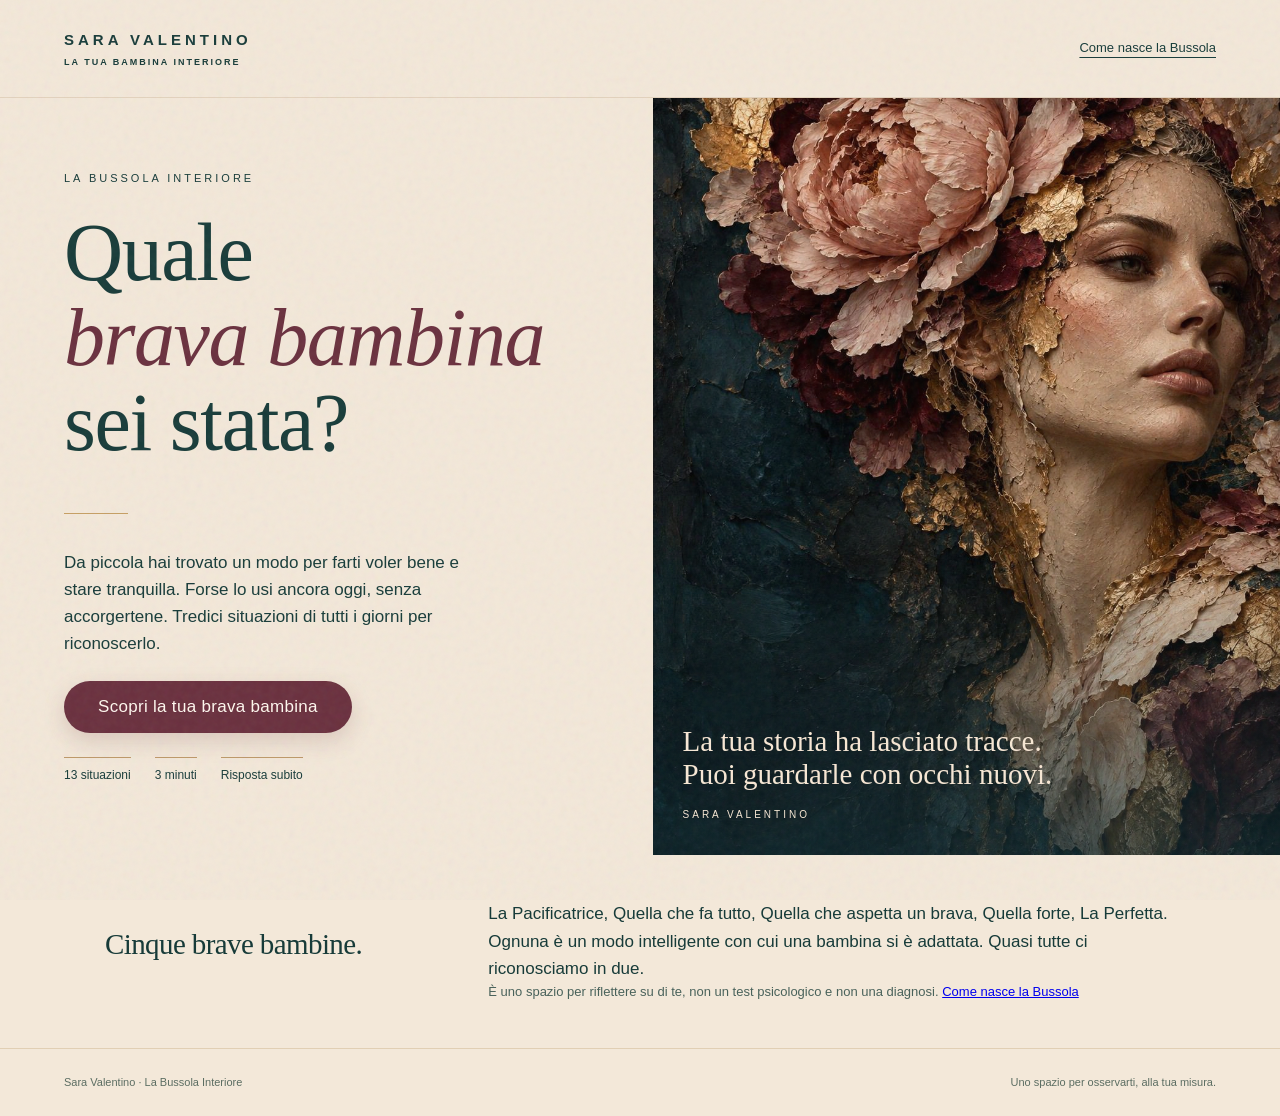
==== commit 46102fc5: "Bussola nuova: Quale brava bambina sei? (13 situazioni, 5 tipi, lettera)" ====
--- a/index.html
+++ b/index.html
@@ -1,5 +1,5 @@
-<!doctype html><html lang="it"><head><meta charset="utf-8"><meta name="viewport" content="width=device-width,initial-scale=1"><meta name="theme-color" content="#153b3b"><meta name="description" content="La Bussola Interiore di Sara Valentino: 12 situazioni per osservare sensibilità e risorse, senza diagnosi né etichette."><title>La Bussola Interiore | Sara Valentino</title><link rel="stylesheet" href="style.css"></head><body>
-<header><a href="./" class="brand" aria-label="Sara Valentino, pagina iniziale">SARA VALENTINO<span>LA TUA BAMBINA INTERIORE</span></a><a href="ricerca.html" class="method">Come nasce la Bussola ↗</a></header>
+<!doctype html><html lang="it"><head><meta charset="utf-8"><meta name="viewport" content="width=device-width,initial-scale=1"><meta name="theme-color" content="#153b3b"><meta name="description" content="La Bussola Interiore di Sara Valentino: 13 situazioni di tutti i giorni per riconoscere la brava bambina che sei stata."><title>Quale brava bambina sei? | La Bussola Interiore</title><link rel="stylesheet" href="style.css"></head><body>
+<header><a href="./" class="brand" aria-label="Sara Valentino, pagina iniziale">SARA VALENTINO<span>LA TUA BAMBINA INTERIORE</span></a><a href="ricerca.html" class="method">Come nasce la Bussola</a></header>
 <main id="app"></main>
 <footer><span>Sara Valentino · La Bussola Interiore</span><span>Uno spazio per osservarti, alla tua misura.</span></footer>
 <script src="data.js"></script><script src="app.js"></script></body></html>
--- a/style.css
+++ b/style.css
@@ -2,3 +2,21 @@
 .selection-help{font-size:13px;color:#49625b;margin-top:22px}.topic-row{padding:12px 0;border-bottom:1px solid #b3946a55}.topic-row>span{font-size:15px;display:block;margin-bottom:6px}.topic-row>div{display:flex;gap:6px;flex-wrap:wrap}.evidence-number{display:inline-grid;place-items:center;background:#264e47;color:#fff2db;border:1px solid #aa8b57;border-radius:50%;height:28px;min-width:28px;font-size:11px}.evidence{list-style:none;padding:0;margin:15px 0}.evidence li{border-left:2px solid #b49568;padding:10px 0 10px 18px;margin:15px 0}.evidence p{margin:5px 0;line-height:1.5}.evidence .eyebrow{font-size:10px;letter-spacing:1.5px}.single-topic{padding:14px 0;border-bottom:1px solid #bba17a66}summary{cursor:pointer}.answer:last-child{margin-top:5px}.profile h3{line-height:1.13}.no-print{scroll-margin-top:20px}
 
 .gate-form{margin-top:28px;display:flex;flex-direction:column;gap:12px;max-width:520px}.gate-input{font:inherit;font-size:1.1rem;padding:16px 18px;border:1.5px solid #153b3b;border-radius:14px;background:#fff;color:#1d2b2b;width:100%;box-sizing:border-box}.gate-input:focus{outline:3px solid #c9a35e;outline-offset:2px}.gate-error{color:#9b2c2c;min-height:1.2em;margin:0}
+/* v2 novembre 2026: risultato diretto e lettera */
+.result-card{background:#fffaf2;border:1px solid #dcc6a8;border-radius:18px;padding:clamp(24px,5vw,48px);margin:24px 0}
+.result-card h1{margin:10px 0 14px;line-height:1.05}
+.result-line{font-size:clamp(19px,2.2vw,23px);color:var(--wine);font-family:Georgia,serif;margin:0 0 18px}
+.second{font-size:15px;color:var(--ink);opacity:.85;margin-top:18px}
+.sara-note{font-family:Georgia,serif;font-style:italic;font-size:19px;border-left:3px solid var(--rose);padding:14px 22px;margin:22px 0;background:#fff6ec}
+.letter-card h2{margin-top:0}
+.gate-check{display:flex;gap:12px;align-items:flex-start;font-size:15px}
+.gate-check input{width:20px;height:20px;margin-top:3px;flex:none}
+.lettera{background:#fffaf2;border:1px solid #dcc6a8;border-radius:18px;padding:clamp(24px,5vw,48px);margin:24px 0;font-family:Georgia,serif;font-size:19px;line-height:1.7}
+.lettera p{margin:0 0 16px}
+.lettera .sign{font-style:italic;margin-top:22px}
+.primary{background:var(--wine);border:none;color:#fff8ef;border-radius:999px;padding:16px 34px;font-size:17px;letter-spacing:.3px;box-shadow:0 8px 22px #6a303e2e;transition:transform .15s,box-shadow .15s}
+.primary:hover{transform:translateY(-1px);box-shadow:0 12px 26px #6a303e40}
+.primary:focus-visible{outline:3px solid var(--gold);outline-offset:3px}
+.primary:disabled{opacity:.6}
+
+.answer .letter{height:30px;width:30px;font-size:14px;font-weight:600}
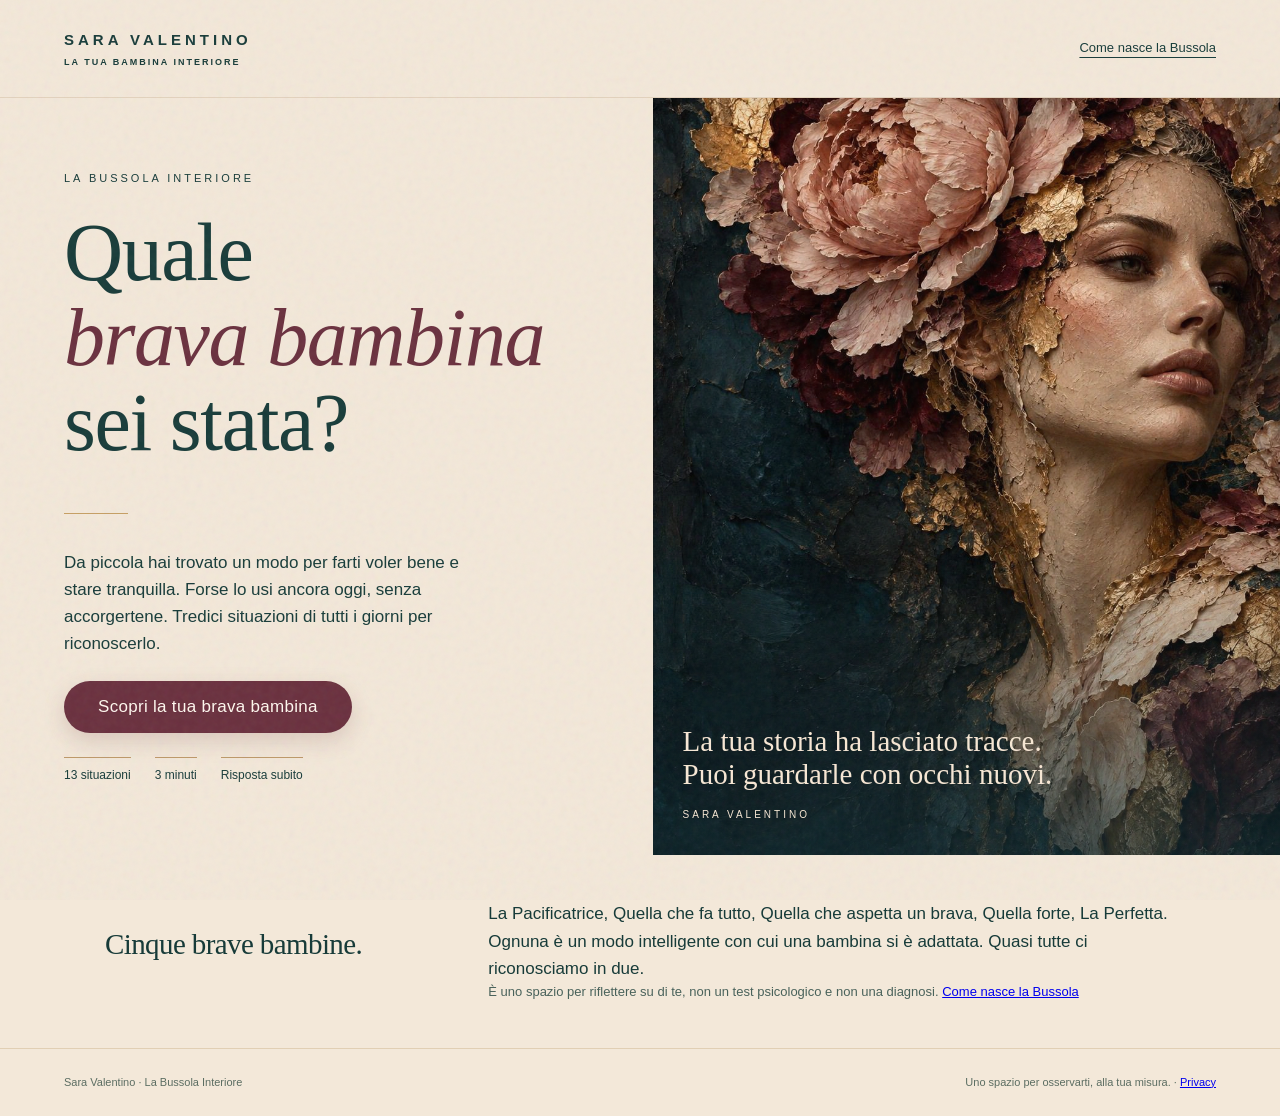
==== commit a3195277: "Bussola: pagina privacy e collegamenti" ====
--- a/index.html
+++ b/index.html
@@ -1,5 +1,5 @@
 <!doctype html><html lang="it"><head><meta charset="utf-8"><meta name="viewport" content="width=device-width,initial-scale=1"><meta name="theme-color" content="#153b3b"><meta name="description" content="La Bussola Interiore di Sara Valentino: 13 situazioni di tutti i giorni per riconoscere la brava bambina che sei stata."><title>Quale brava bambina sei? | La Bussola Interiore</title><link rel="stylesheet" href="style.css"></head><body>
 <header><a href="./" class="brand" aria-label="Sara Valentino, pagina iniziale">SARA VALENTINO<span>LA TUA BAMBINA INTERIORE</span></a><a href="ricerca.html" class="method">Come nasce la Bussola</a></header>
 <main id="app"></main>
-<footer><span>Sara Valentino · La Bussola Interiore</span><span>Uno spazio per osservarti, alla tua misura.</span></footer>
+<footer><span>Sara Valentino · La Bussola Interiore</span><span>Uno spazio per osservarti, alla tua misura. · <a href="privacy.html">Privacy</a></span></footer>
 <script src="data.js"></script><script src="app.js"></script></body></html>
--- a/style.css
+++ b/style.css
@@ -20,3 +20,8 @@
 .primary:disabled{opacity:.6}
 
 .answer .letter{height:30px;width:30px;font-size:14px;font-weight:600}
+.lettera h1{font-size:clamp(32px,5vw,52px);line-height:1.1;margin:10px 0 24px}
+.lettera-actions,.closing-actions{display:flex;flex-wrap:wrap;gap:14px;align-items:center;margin-top:28px;font-family:Arial,Helvetica,sans-serif}
+.plain-link{display:inline-block;padding:15px 28px;border:1px solid #dcc6a8;border-radius:999px;color:var(--ink);text-decoration:none;background:#fffaf2}
+.closing h2{margin-top:0}
+@media print{body.has-letter header,body.has-letter footer,body.has-letter #app>.results>*:not(.lettera),.no-print{display:none!important}body.has-letter .lettera{border:none;margin:0;padding:0}}
